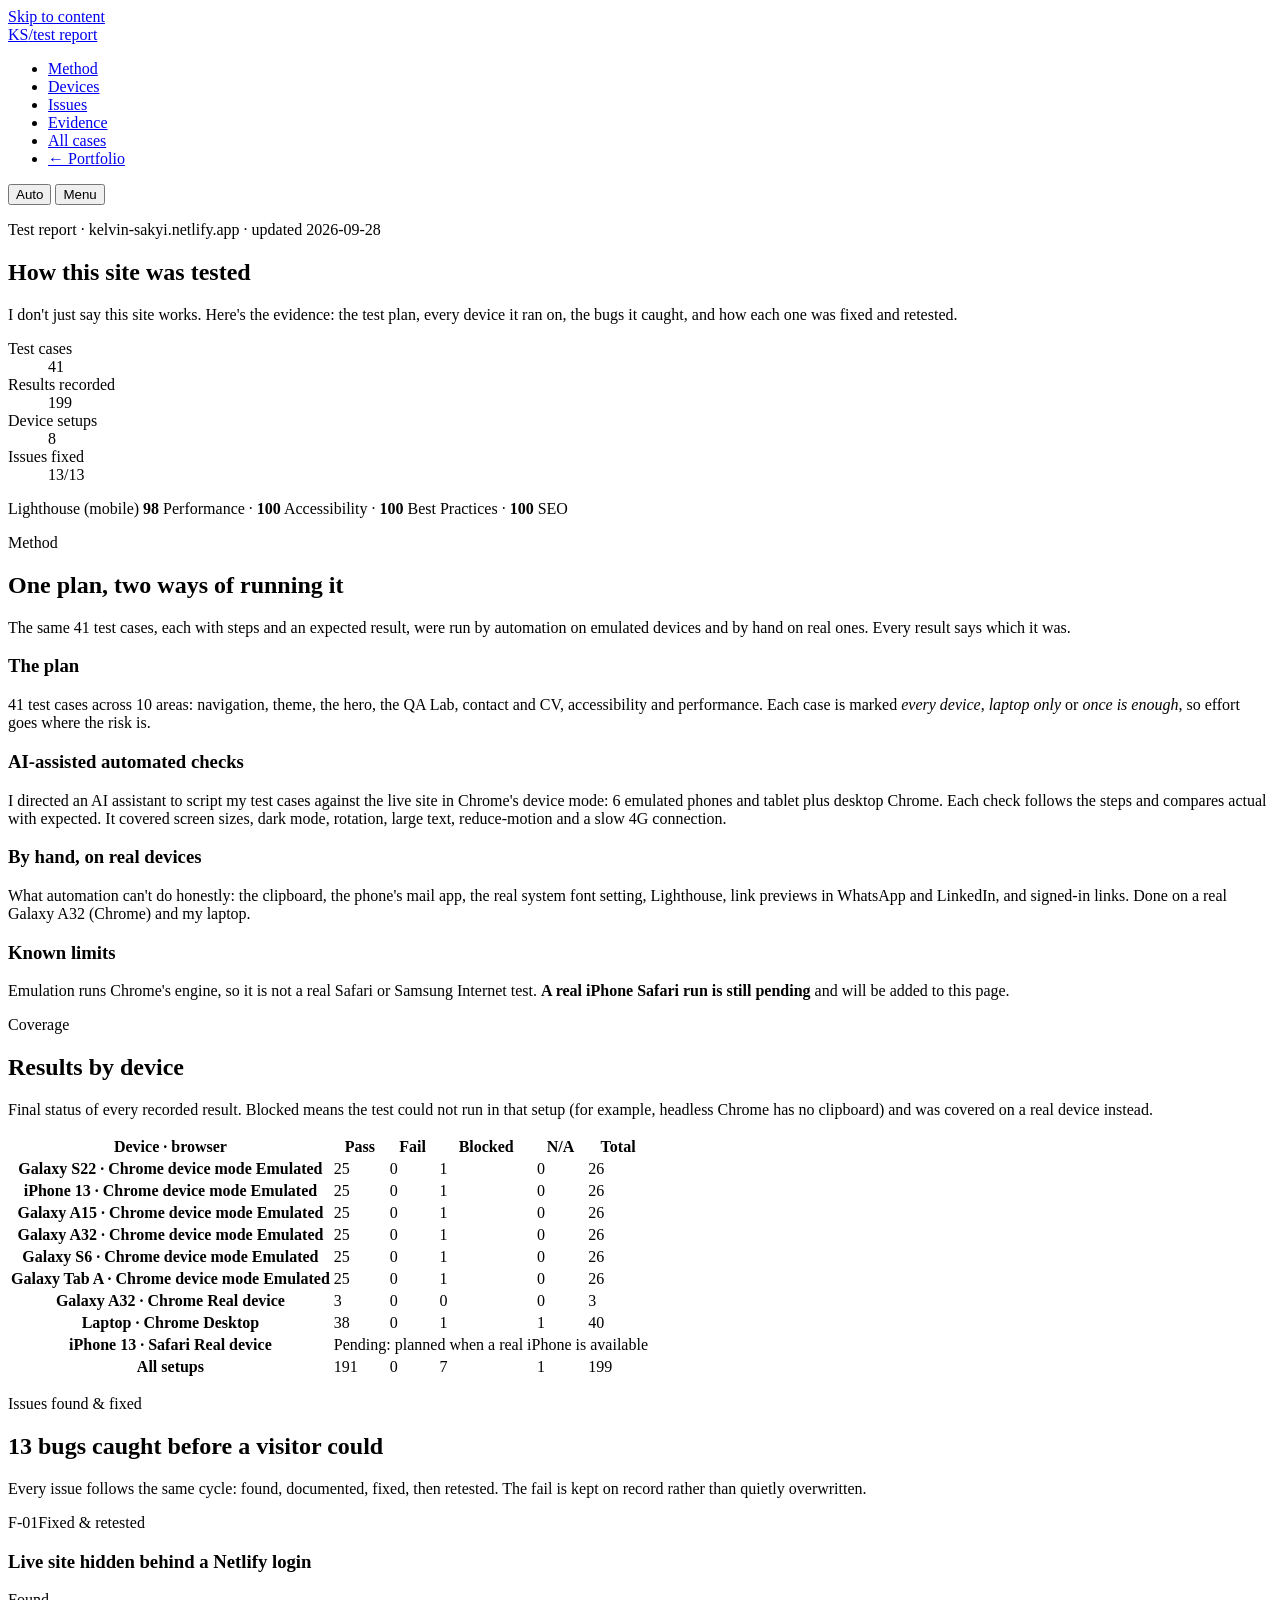
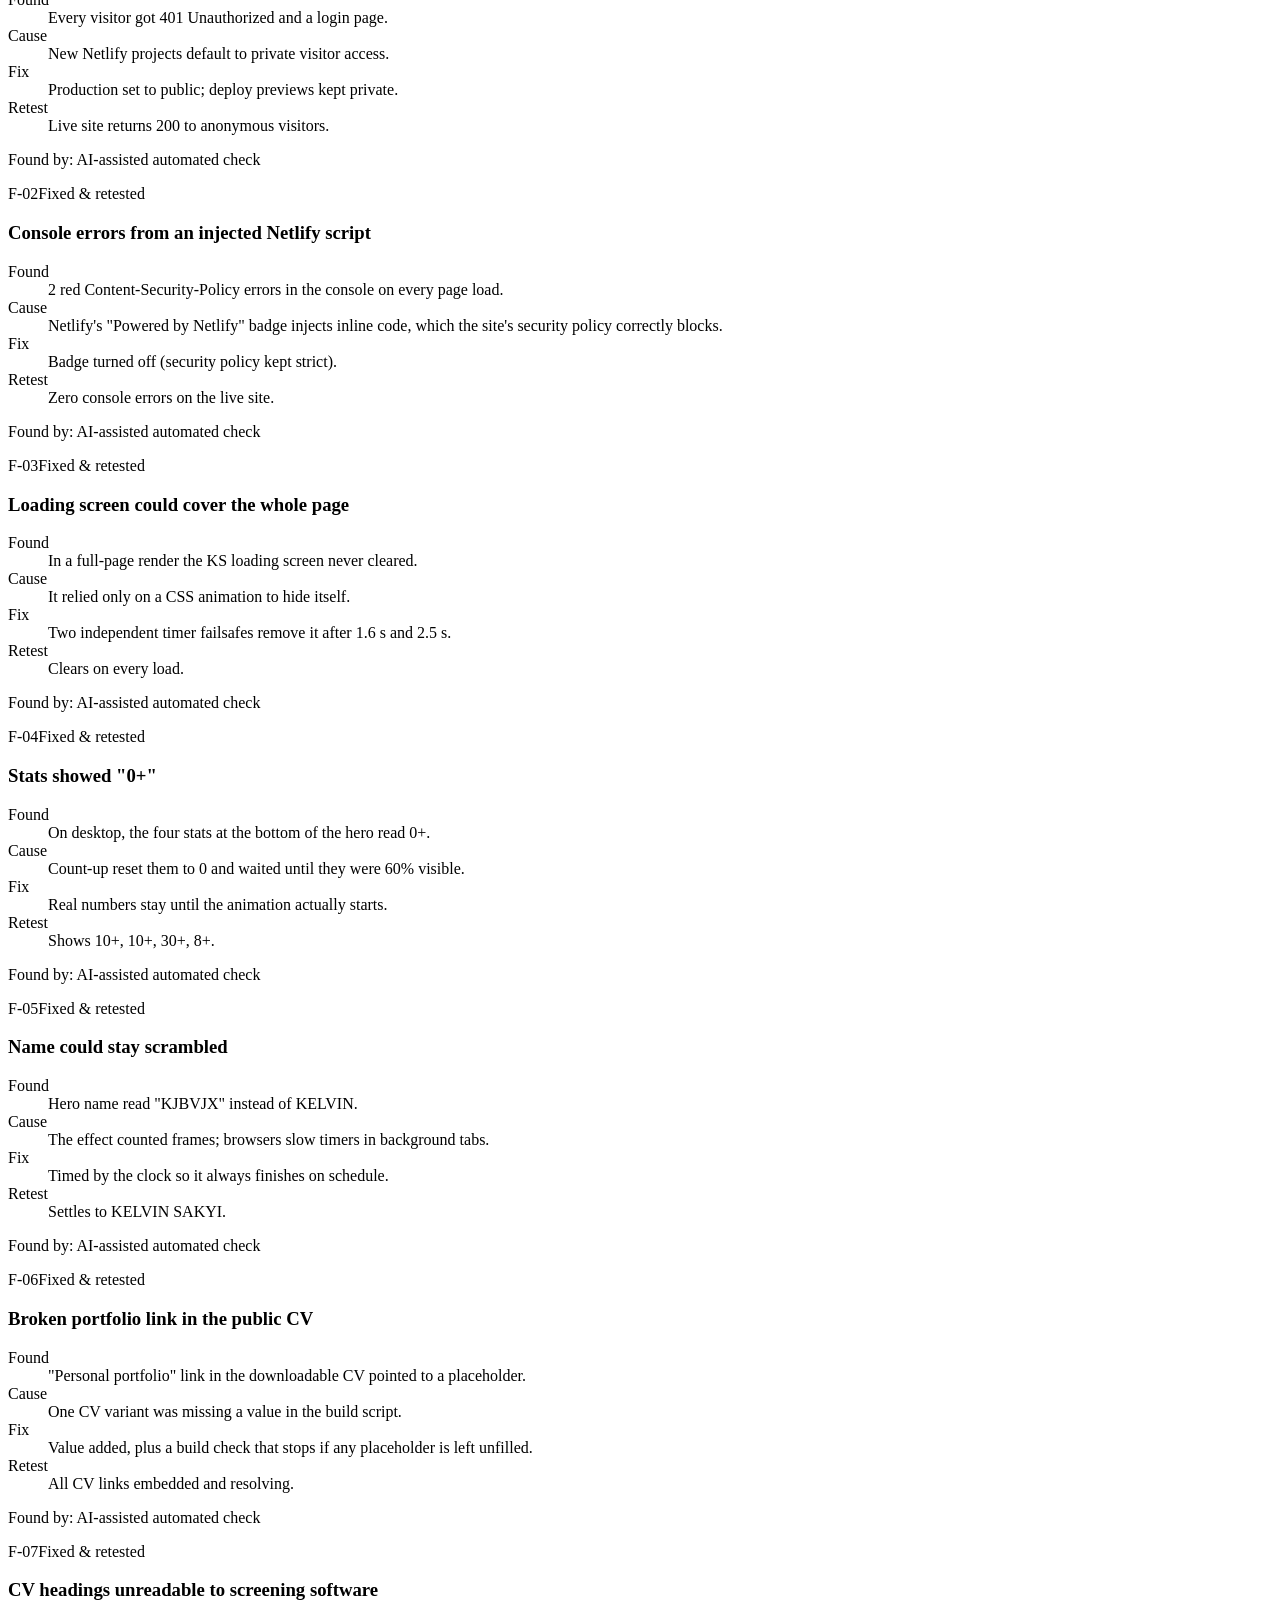
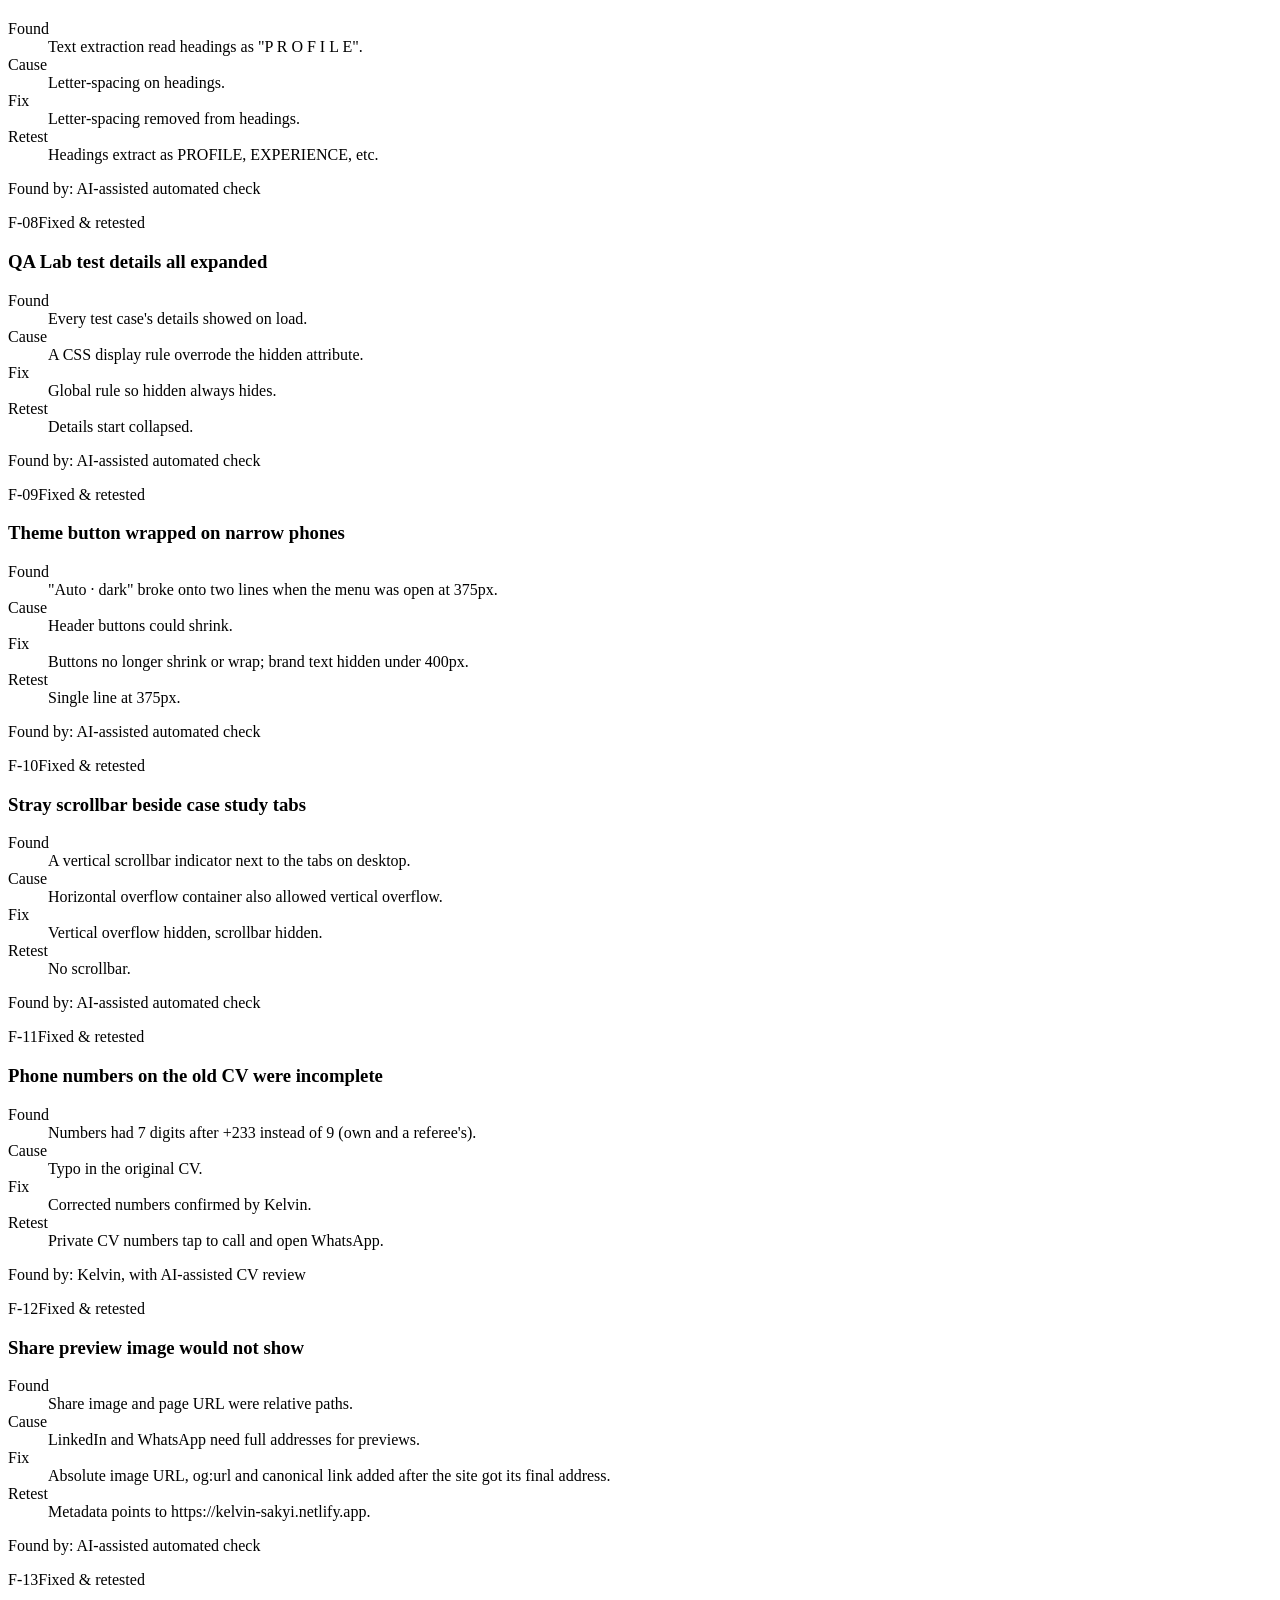
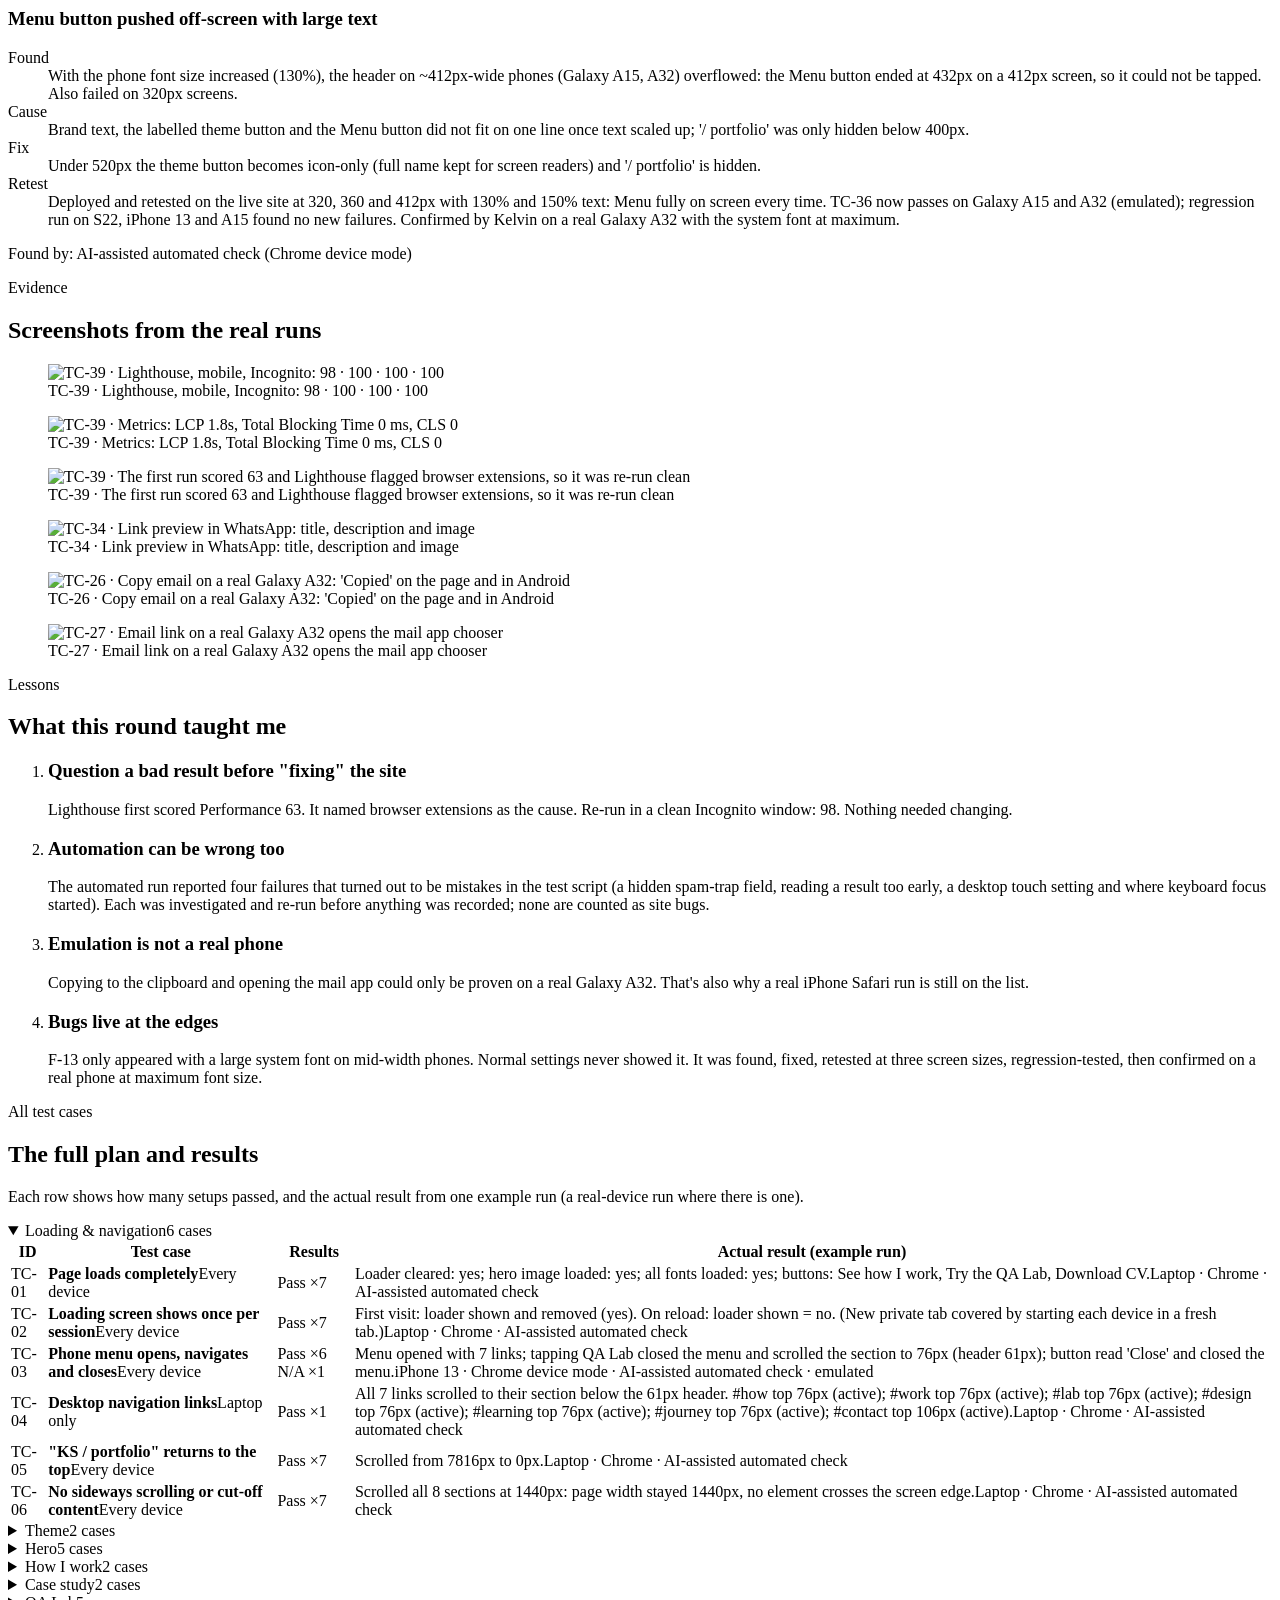
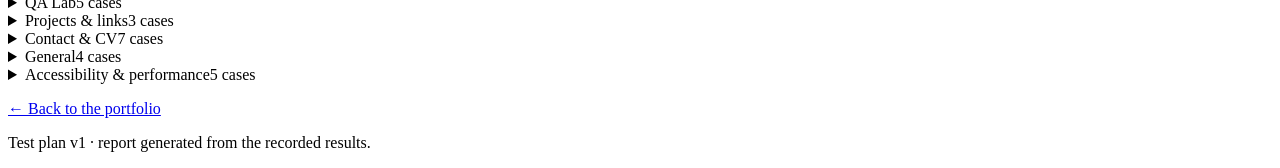
==== public/how-this-site-was-tested/index.html @ 4a48288e "Add 'How this site was tested' report page Generated from the recorded results (data/test-results.js" ====
<!doctype html>
<html lang="en">
<head>
  <meta charset="utf-8">
  <meta name="viewport" content="width=device-width, initial-scale=1">
  <title>How this site was tested · Kelvin Sakyi</title>
  <meta name="description" content="The full test report for Kelvin Sakyi's portfolio: 41 test cases, 199 recorded results across 8 device and browser setups, and 13 issues found, fixed and retested.">
  <meta name="theme-color" content="#121417">
  <link rel="canonical" href="https://kelvin-sakyi.netlify.app/how-this-site-was-tested/">
  <meta property="og:type" content="article">
  <meta property="og:url" content="https://kelvin-sakyi.netlify.app/how-this-site-was-tested/">
  <meta property="og:title" content="How this site was tested · Kelvin Sakyi">
  <meta property="og:description" content="41 test cases, 199 results, 13 issues found and fixed. Lighthouse 98 · 100 · 100 · 100.">
  <meta property="og:image" content="https://kelvin-sakyi.netlify.app/assets/og-image.jpg">
  <meta name="twitter:card" content="summary_large_image">
  <link rel="icon" href="/assets/favicon.svg" type="image/svg+xml">
  <link rel="preconnect" href="https://fonts.googleapis.com">
  <link rel="preconnect" href="https://fonts.gstatic.com" crossorigin>
  <link rel="stylesheet" href="https://fonts.googleapis.com/css2?family=Archivo:wdth,wght@62..125,400..800&family=Instrument+Sans:wght@400;500;600&family=JetBrains+Mono:wght@400;500;700&display=swap">
  <link rel="stylesheet" href="/css/styles.css">
  <script src="/js/theme-init.js"></script>
  <script src="/js/report.js" defer></script>
</head>
<body class="report-page">
  <a class="skip-link" href="#main">Skip to content</a>
  <header class="site-header">
    <div class="container header-inner">
      <a class="brand" href="/" aria-label="Kelvin Sakyi, back to the homepage">
        <span class="brand-mark">KS</span><span class="brand-slash">/</span><span class="brand-sub">test report</span>
      </a>
      <nav class="site-nav" id="site-nav" aria-label="Report sections">
        <ul>
          <li><a href="#method">Method</a></li>
          <li><a href="#devices">Devices</a></li>
          <li><a href="#issues">Issues</a></li>
          <li><a href="#evidence">Evidence</a></li>
          <li><a href="#cases">All cases</a></li>
          <li><a href="/">← Portfolio</a></li>
        </ul>
      </nav>
      <div class="header-tools">
        <button class="theme-toggle" type="button" id="theme-toggle" aria-label="Theme: automatic">
          <span class="theme-dot" aria-hidden="true"></span>
          <span class="theme-label" id="theme-label">Auto</span>
        </button>
        <button class="menu-toggle" type="button" id="menu-toggle" aria-expanded="false" aria-controls="site-nav">Menu</button>
      </div>
    </div>
  </header>

  <main id="main">
    <section class="report-hero">
      <div class="container">
        <p class="eyebrow">Test report · kelvin-sakyi.netlify.app · updated 2026-09-28</p>
        <h1>How this site was tested</h1>
        <p class="section-intro">I don't just say this site works. Here's the evidence: the test plan, every device it ran on, the bugs it caught, and how each one was fixed and retested.</p>
        <dl class="scope report-scope">
          <div><dt>Test cases</dt><dd>41</dd></div>
          <div><dt>Results recorded</dt><dd>199</dd></div>
          <div><dt>Device setups</dt><dd>8</dd></div>
          <div><dt>Issues fixed</dt><dd>13/13</dd></div>
        </dl>
        <p class="lighthouse"><span class="mono">Lighthouse (mobile)</span> <b>98</b> Performance · <b>100</b> Accessibility · <b>100</b> Best Practices · <b>100</b> SEO</p>
      </div>
    </section>

    <section class="section" id="method" aria-labelledby="method-title">
      <div class="container">
        <header class="section-head">
          <p class="eyebrow">Method</p>
          <h2 id="method-title">One plan, two ways of running it</h2>
          <p class="section-intro">The same 41 test cases, each with steps and an expected result, were run by automation on emulated devices and by hand on real ones. Every result says which it was.</p>
        </header>
        <div class="method-grid">
          <div class="method">
            <h3>The plan</h3>
            <p>41 test cases across 10 areas: navigation, theme, the hero, the QA Lab, contact and CV, accessibility and performance. Each case is marked <em>every device</em>, <em>laptop only</em> or <em>once is enough</em>, so effort goes where the risk is.</p>
          </div>
          <div class="method">
            <h3>AI-assisted automated checks</h3>
            <p>I directed an AI assistant to script my test cases against the live site in Chrome's device mode: 6 emulated phones and tablet plus desktop Chrome. Each check follows the steps and compares actual with expected. It covered screen sizes, dark mode, rotation, large text, reduce-motion and a slow 4G connection.</p>
          </div>
          <div class="method">
            <h3>By hand, on real devices</h3>
            <p>What automation can't do honestly: the clipboard, the phone's mail app, the real system font setting, Lighthouse, link previews in WhatsApp and LinkedIn, and signed-in links. Done on a real Galaxy A32 (Chrome) and my laptop.</p>
          </div>
          <div class="method method--limits">
            <h3>Known limits</h3>
            <p>Emulation runs Chrome's engine, so it is not a real Safari or Samsung Internet test. <strong>A real iPhone Safari run is still pending</strong> and will be added to this page.</p>
          </div>
        </div>
      </div>
    </section>

    <section class="section" id="devices" aria-labelledby="devices-title">
      <div class="container">
        <header class="section-head">
          <p class="eyebrow">Coverage</p>
          <h2 id="devices-title">Results by device</h2>
          <p class="section-intro">Final status of every recorded result. Blocked means the test could not run in that setup (for example, headless Chrome has no clipboard) and was covered on a real device instead.</p>
        </header>
        <div class="table-wrap"><table class="matrix">
          <thead><tr><th scope="col">Device · browser</th><th scope="col">Pass</th><th scope="col">Fail</th><th scope="col">Blocked</th><th scope="col">N/A</th><th scope="col">Total</th></tr></thead>
          <tbody>
<tr><th scope="row">Galaxy S22 <span class="muted">· Chrome device mode</span> <span class="tag">Emulated</span></th><td class="num p">25</td><td class="num">0</td><td class="num b">1</td><td class="num">0</td><td class="num">26</td></tr>
<tr><th scope="row">iPhone 13 <span class="muted">· Chrome device mode</span> <span class="tag">Emulated</span></th><td class="num p">25</td><td class="num">0</td><td class="num b">1</td><td class="num">0</td><td class="num">26</td></tr>
<tr><th scope="row">Galaxy A15 <span class="muted">· Chrome device mode</span> <span class="tag">Emulated</span></th><td class="num p">25</td><td class="num">0</td><td class="num b">1</td><td class="num">0</td><td class="num">26</td></tr>
<tr><th scope="row">Galaxy A32 <span class="muted">· Chrome device mode</span> <span class="tag">Emulated</span></th><td class="num p">25</td><td class="num">0</td><td class="num b">1</td><td class="num">0</td><td class="num">26</td></tr>
<tr><th scope="row">Galaxy S6 <span class="muted">· Chrome device mode</span> <span class="tag">Emulated</span></th><td class="num p">25</td><td class="num">0</td><td class="num b">1</td><td class="num">0</td><td class="num">26</td></tr>
<tr><th scope="row">Galaxy Tab A <span class="muted">· Chrome device mode</span> <span class="tag">Emulated</span></th><td class="num p">25</td><td class="num">0</td><td class="num b">1</td><td class="num">0</td><td class="num">26</td></tr>
<tr><th scope="row">Galaxy A32 <span class="muted">· Chrome</span> <span class="tag tag--real">Real device</span></th><td class="num p">3</td><td class="num">0</td><td class="num">0</td><td class="num">0</td><td class="num">3</td></tr>
<tr><th scope="row">Laptop <span class="muted">· Chrome</span> <span class="tag">Desktop</span></th><td class="num p">38</td><td class="num">0</td><td class="num b">1</td><td class="num">1</td><td class="num">40</td></tr>
<tr class="pending-row"><th scope="row">iPhone 13 <span class="muted">· Safari</span> <span class="tag tag--real">Real device</span></th><td colspan="5">Pending: planned when a real iPhone is available</td></tr>
          </tbody>
          <tfoot><tr><th scope="row">All setups</th><td class="num p">191</td><td class="num">0</td><td class="num">7</td><td class="num">1</td><td class="num">199</td></tr></tfoot>
        </table></div>
      </div>
    </section>

    <section class="section" id="issues" aria-labelledby="issues-title">
      <div class="container">
        <header class="section-head">
          <p class="eyebrow">Issues found &amp; fixed</p>
          <h2 id="issues-title">13 bugs caught before a visitor could</h2>
          <p class="section-intro">Every issue follows the same cycle: found, documented, fixed, then retested. The fail is kept on record rather than quietly overwritten.</p>
        </header>
        <div class="findings">
<article class="finding">
        <div class="finding-head"><span class="mono">F-01</span><span class="chip chip--pass">Fixed &amp; retested</span></div>
        <h3>Live site hidden behind a Netlify login</h3>
        <dl><div><dt>Found</dt><dd>Every visitor got 401 Unauthorized and a login page.</dd></div><div><dt>Cause</dt><dd>New Netlify projects default to private visitor access.</dd></div><div><dt>Fix</dt><dd>Production set to public; deploy previews kept private.</dd></div><div><dt>Retest</dt><dd>Live site returns 200 to anonymous visitors.</dd></div></dl>
        <p class="finding-by">Found by: AI-assisted automated check</p>
      </article>
<article class="finding">
        <div class="finding-head"><span class="mono">F-02</span><span class="chip chip--pass">Fixed &amp; retested</span></div>
        <h3>Console errors from an injected Netlify script</h3>
        <dl><div><dt>Found</dt><dd>2 red Content-Security-Policy errors in the console on every page load.</dd></div><div><dt>Cause</dt><dd>Netlify&#x27;s &quot;Powered by Netlify&quot; badge injects inline code, which the site&#x27;s security policy correctly blocks.</dd></div><div><dt>Fix</dt><dd>Badge turned off (security policy kept strict).</dd></div><div><dt>Retest</dt><dd>Zero console errors on the live site.</dd></div></dl>
        <p class="finding-by">Found by: AI-assisted automated check</p>
      </article>
<article class="finding">
        <div class="finding-head"><span class="mono">F-03</span><span class="chip chip--pass">Fixed &amp; retested</span></div>
        <h3>Loading screen could cover the whole page</h3>
        <dl><div><dt>Found</dt><dd>In a full-page render the KS loading screen never cleared.</dd></div><div><dt>Cause</dt><dd>It relied only on a CSS animation to hide itself.</dd></div><div><dt>Fix</dt><dd>Two independent timer failsafes remove it after 1.6 s and 2.5 s.</dd></div><div><dt>Retest</dt><dd>Clears on every load.</dd></div></dl>
        <p class="finding-by">Found by: AI-assisted automated check</p>
      </article>
<article class="finding">
        <div class="finding-head"><span class="mono">F-04</span><span class="chip chip--pass">Fixed &amp; retested</span></div>
        <h3>Stats showed &quot;0+&quot;</h3>
        <dl><div><dt>Found</dt><dd>On desktop, the four stats at the bottom of the hero read 0+.</dd></div><div><dt>Cause</dt><dd>Count-up reset them to 0 and waited until they were 60% visible.</dd></div><div><dt>Fix</dt><dd>Real numbers stay until the animation actually starts.</dd></div><div><dt>Retest</dt><dd>Shows 10+, 10+, 30+, 8+.</dd></div></dl>
        <p class="finding-by">Found by: AI-assisted automated check</p>
      </article>
<article class="finding">
        <div class="finding-head"><span class="mono">F-05</span><span class="chip chip--pass">Fixed &amp; retested</span></div>
        <h3>Name could stay scrambled</h3>
        <dl><div><dt>Found</dt><dd>Hero name read &quot;KJBVJX&quot; instead of KELVIN.</dd></div><div><dt>Cause</dt><dd>The effect counted frames; browsers slow timers in background tabs.</dd></div><div><dt>Fix</dt><dd>Timed by the clock so it always finishes on schedule.</dd></div><div><dt>Retest</dt><dd>Settles to KELVIN SAKYI.</dd></div></dl>
        <p class="finding-by">Found by: AI-assisted automated check</p>
      </article>
<article class="finding">
        <div class="finding-head"><span class="mono">F-06</span><span class="chip chip--pass">Fixed &amp; retested</span></div>
        <h3>Broken portfolio link in the public CV</h3>
        <dl><div><dt>Found</dt><dd>&quot;Personal portfolio&quot; link in the downloadable CV pointed to a placeholder.</dd></div><div><dt>Cause</dt><dd>One CV variant was missing a value in the build script.</dd></div><div><dt>Fix</dt><dd>Value added, plus a build check that stops if any placeholder is left unfilled.</dd></div><div><dt>Retest</dt><dd>All CV links embedded and resolving.</dd></div></dl>
        <p class="finding-by">Found by: AI-assisted automated check</p>
      </article>
<article class="finding">
        <div class="finding-head"><span class="mono">F-07</span><span class="chip chip--pass">Fixed &amp; retested</span></div>
        <h3>CV headings unreadable to screening software</h3>
        <dl><div><dt>Found</dt><dd>Text extraction read headings as &quot;P R O F I L E&quot;.</dd></div><div><dt>Cause</dt><dd>Letter-spacing on headings.</dd></div><div><dt>Fix</dt><dd>Letter-spacing removed from headings.</dd></div><div><dt>Retest</dt><dd>Headings extract as PROFILE, EXPERIENCE, etc.</dd></div></dl>
        <p class="finding-by">Found by: AI-assisted automated check</p>
      </article>
<article class="finding">
        <div class="finding-head"><span class="mono">F-08</span><span class="chip chip--pass">Fixed &amp; retested</span></div>
        <h3>QA Lab test details all expanded</h3>
        <dl><div><dt>Found</dt><dd>Every test case&#x27;s details showed on load.</dd></div><div><dt>Cause</dt><dd>A CSS display rule overrode the hidden attribute.</dd></div><div><dt>Fix</dt><dd>Global rule so hidden always hides.</dd></div><div><dt>Retest</dt><dd>Details start collapsed.</dd></div></dl>
        <p class="finding-by">Found by: AI-assisted automated check</p>
      </article>
<article class="finding">
        <div class="finding-head"><span class="mono">F-09</span><span class="chip chip--pass">Fixed &amp; retested</span></div>
        <h3>Theme button wrapped on narrow phones</h3>
        <dl><div><dt>Found</dt><dd>&quot;Auto · dark&quot; broke onto two lines when the menu was open at 375px.</dd></div><div><dt>Cause</dt><dd>Header buttons could shrink.</dd></div><div><dt>Fix</dt><dd>Buttons no longer shrink or wrap; brand text hidden under 400px.</dd></div><div><dt>Retest</dt><dd>Single line at 375px.</dd></div></dl>
        <p class="finding-by">Found by: AI-assisted automated check</p>
      </article>
<article class="finding">
        <div class="finding-head"><span class="mono">F-10</span><span class="chip chip--pass">Fixed &amp; retested</span></div>
        <h3>Stray scrollbar beside case study tabs</h3>
        <dl><div><dt>Found</dt><dd>A vertical scrollbar indicator next to the tabs on desktop.</dd></div><div><dt>Cause</dt><dd>Horizontal overflow container also allowed vertical overflow.</dd></div><div><dt>Fix</dt><dd>Vertical overflow hidden, scrollbar hidden.</dd></div><div><dt>Retest</dt><dd>No scrollbar.</dd></div></dl>
        <p class="finding-by">Found by: AI-assisted automated check</p>
      </article>
<article class="finding">
        <div class="finding-head"><span class="mono">F-11</span><span class="chip chip--pass">Fixed &amp; retested</span></div>
        <h3>Phone numbers on the old CV were incomplete</h3>
        <dl><div><dt>Found</dt><dd>Numbers had 7 digits after +233 instead of 9 (own and a referee&#x27;s).</dd></div><div><dt>Cause</dt><dd>Typo in the original CV.</dd></div><div><dt>Fix</dt><dd>Corrected numbers confirmed by Kelvin.</dd></div><div><dt>Retest</dt><dd>Private CV numbers tap to call and open WhatsApp.</dd></div></dl>
        <p class="finding-by">Found by: Kelvin, with AI-assisted CV review</p>
      </article>
<article class="finding">
        <div class="finding-head"><span class="mono">F-12</span><span class="chip chip--pass">Fixed &amp; retested</span></div>
        <h3>Share preview image would not show</h3>
        <dl><div><dt>Found</dt><dd>Share image and page URL were relative paths.</dd></div><div><dt>Cause</dt><dd>LinkedIn and WhatsApp need full addresses for previews.</dd></div><div><dt>Fix</dt><dd>Absolute image URL, og:url and canonical link added after the site got its final address.</dd></div><div><dt>Retest</dt><dd>Metadata points to https://kelvin-sakyi.netlify.app.</dd></div></dl>
        <p class="finding-by">Found by: AI-assisted automated check</p>
      </article>
<article class="finding">
        <div class="finding-head"><span class="mono">F-13</span><span class="chip chip--pass">Fixed &amp; retested</span></div>
        <h3>Menu button pushed off-screen with large text</h3>
        <dl><div><dt>Found</dt><dd>With the phone font size increased (130%), the header on ~412px-wide phones (Galaxy A15, A32) overflowed: the Menu button ended at 432px on a 412px screen, so it could not be tapped. Also failed on 320px screens.</dd></div><div><dt>Cause</dt><dd>Brand text, the labelled theme button and the Menu button did not fit on one line once text scaled up; &#x27;/ portfolio&#x27; was only hidden below 400px.</dd></div><div><dt>Fix</dt><dd>Under 520px the theme button becomes icon-only (full name kept for screen readers) and &#x27;/ portfolio&#x27; is hidden.</dd></div><div><dt>Retest</dt><dd>Deployed and retested on the live site at 320, 360 and 412px with 130% and 150% text: Menu fully on screen every time. TC-36 now passes on Galaxy A15 and A32 (emulated); regression run on S22, iPhone 13 and A15 found no new failures. Confirmed by Kelvin on a real Galaxy A32 with the system font at maximum.</dd></div></dl>
        <p class="finding-by">Found by: AI-assisted automated check (Chrome device mode)</p>
      </article>
        </div>
      </div>
    </section>

    <section class="section" id="evidence" aria-labelledby="evidence-title">
      <div class="container">
        <header class="section-head">
          <p class="eyebrow">Evidence</p>
          <h2 id="evidence-title">Screenshots from the real runs</h2>
        </header>
        <div class="evidence-grid">
<figure class="evidence">
        <img src="/assets/evidence/tc-39-lighthouse-scores.webp" alt="TC-39 · Lighthouse, mobile, Incognito: 98 · 100 · 100 · 100" width="824" height="175" loading="lazy" decoding="async">
        <figcaption>TC-39 · Lighthouse, mobile, Incognito: 98 · 100 · 100 · 100</figcaption>
      </figure>
<figure class="evidence">
        <img src="/assets/evidence/tc-39-lighthouse-metrics.webp" alt="TC-39 · Metrics: LCP 1.8s, Total Blocking Time 0 ms, CLS 0" width="824" height="265" loading="lazy" decoding="async">
        <figcaption>TC-39 · Metrics: LCP 1.8s, Total Blocking Time 0 ms, CLS 0</figcaption>
      </figure>
<figure class="evidence">
        <img src="/assets/evidence/tc-39-lighthouse-first-run-extensions.webp" alt="TC-39 · The first run scored 63 and Lighthouse flagged browser extensions, so it was re-run clean" width="824" height="340" loading="lazy" decoding="async">
        <figcaption>TC-39 · The first run scored 63 and Lighthouse flagged browser extensions, so it was re-run clean</figcaption>
      </figure>
<figure class="evidence">
        <img src="/assets/evidence/tc-34-whatsapp-preview.webp" alt="TC-34 · Link preview in WhatsApp: title, description and image" width="876" height="260" loading="lazy" decoding="async">
        <figcaption>TC-34 · Link preview in WhatsApp: title, description and image</figcaption>
      </figure>
<figure class="evidence">
        <img src="/assets/evidence/tc-26-copy-email.webp" alt="TC-26 · Copy email on a real Galaxy A32: &#x27;Copied&#x27; on the page and in Android" width="540" height="940" loading="lazy" decoding="async">
        <figcaption>TC-26 · Copy email on a real Galaxy A32: &#x27;Copied&#x27; on the page and in Android</figcaption>
      </figure>
<figure class="evidence">
        <img src="/assets/evidence/tc-27-email-link-open-with.webp" alt="TC-27 · Email link on a real Galaxy A32 opens the mail app chooser" width="540" height="700" loading="lazy" decoding="async">
        <figcaption>TC-27 · Email link on a real Galaxy A32 opens the mail app chooser</figcaption>
      </figure>
        </div>
      </div>
    </section>

    <section class="section" id="lessons" aria-labelledby="lessons-title">
      <div class="container">
        <header class="section-head">
          <p class="eyebrow">Lessons</p>
          <h2 id="lessons-title">What this round taught me</h2>
        </header>
        <ol class="lessons">
          <li><h3>Question a bad result before "fixing" the site</h3><p>Lighthouse first scored Performance 63. It named browser extensions as the cause. Re-run in a clean Incognito window: 98. Nothing needed changing.</p></li>
          <li><h3>Automation can be wrong too</h3><p>The automated run reported four failures that turned out to be mistakes in the test script (a hidden spam-trap field, reading a result too early, a desktop touch setting and where keyboard focus started). Each was investigated and re-run before anything was recorded; none are counted as site bugs.</p></li>
          <li><h3>Emulation is not a real phone</h3><p>Copying to the clipboard and opening the mail app could only be proven on a real Galaxy A32. That's also why a real iPhone Safari run is still on the list.</p></li>
          <li><h3>Bugs live at the edges</h3><p>F-13 only appeared with a large system font on mid-width phones. Normal settings never showed it. It was found, fixed, retested at three screen sizes, regression-tested, then confirmed on a real phone at maximum font size.</p></li>
        </ol>
      </div>
    </section>

    <section class="section" id="cases" aria-labelledby="cases-title">
      <div class="container">
        <header class="section-head">
          <p class="eyebrow">All test cases</p>
          <h2 id="cases-title">The full plan and results</h2>
          <p class="section-intro">Each row shows how many setups passed, and the actual result from one example run (a real-device run where there is one).</p>
        </header>
<details class="area" open>
        <summary><span>Loading &amp; navigation</span><span class="muted mono">6 cases</span></summary>
        <div class="table-wrap"><table class="cases">
          <thead><tr><th scope="col">ID</th><th scope="col">Test case</th><th scope="col">Results</th><th scope="col">Actual result (example run)</th></tr></thead>
          <tbody><tr>
            <td class="mono">TC-01</td>
            <td><strong>Page loads completely</strong><span class="scope">Every device</span></td>
            <td class="res"><span class="chip chip--pass">Pass ×7</span></td>
            <td class="note">Loader cleared: yes; hero image loaded: yes; all fonts loaded: yes; buttons: See how I work, Try the QA Lab, Download CV.<span class="how">Laptop · Chrome · AI-assisted automated check</span></td>
          </tr><tr>
            <td class="mono">TC-02</td>
            <td><strong>Loading screen shows once per session</strong><span class="scope">Every device</span></td>
            <td class="res"><span class="chip chip--pass">Pass ×7</span></td>
            <td class="note">First visit: loader shown and removed (yes). On reload: loader shown = no. (New private tab covered by starting each device in a fresh tab.)<span class="how">Laptop · Chrome · AI-assisted automated check</span></td>
          </tr><tr>
            <td class="mono">TC-03</td>
            <td><strong>Phone menu opens, navigates and closes</strong><span class="scope">Every device</span></td>
            <td class="res"><span class="chip chip--pass">Pass ×6</span> <span class="chip chip--pend">N/A ×1</span></td>
            <td class="note">Menu opened with 7 links; tapping QA Lab closed the menu and scrolled the section to 76px (header 61px); button read &#x27;Close&#x27; and closed the menu.<span class="how">iPhone 13 · Chrome device mode · AI-assisted automated check · emulated</span></td>
          </tr><tr>
            <td class="mono">TC-04</td>
            <td><strong>Desktop navigation links</strong><span class="scope">Laptop only</span></td>
            <td class="res"><span class="chip chip--pass">Pass ×1</span></td>
            <td class="note">All 7 links scrolled to their section below the 61px header. #how top 76px (active); #work top 76px (active); #lab top 76px (active); #design top 76px (active); #learning top 76px (active); #journey top 76px (active); #contact top 106px (active).<span class="how">Laptop · Chrome · AI-assisted automated check</span></td>
          </tr><tr>
            <td class="mono">TC-05</td>
            <td><strong>&quot;KS / portfolio&quot; returns to the top</strong><span class="scope">Every device</span></td>
            <td class="res"><span class="chip chip--pass">Pass ×7</span></td>
            <td class="note">Scrolled from 7816px to 0px.<span class="how">Laptop · Chrome · AI-assisted automated check</span></td>
          </tr><tr>
            <td class="mono">TC-06</td>
            <td><strong>No sideways scrolling or cut-off content</strong><span class="scope">Every device</span></td>
            <td class="res"><span class="chip chip--pass">Pass ×7</span></td>
            <td class="note">Scrolled all 8 sections at 1440px: page width stayed 1440px, no element crosses the screen edge.<span class="how">Laptop · Chrome · AI-assisted automated check</span></td>
          </tr></tbody>
        </table></div>
      </details>
<details class="area">
        <summary><span>Theme</span><span class="muted mono">2 cases</span></summary>
        <div class="table-wrap"><table class="cases">
          <thead><tr><th scope="col">ID</th><th scope="col">Test case</th><th scope="col">Results</th><th scope="col">Actual result (example run)</th></tr></thead>
          <tbody><tr>
            <td class="mono">TC-07</td>
            <td><strong>Theme follows the device setting</strong><span class="scope">Every device</span></td>
            <td class="res"><span class="chip chip--pass">Pass ×7</span></td>
            <td class="note">Device dark: label &#x27;Auto · dark&#x27;, page dark. Device light: label &#x27;Auto · light&#x27;, page light. Hero stayed dark in both.<span class="how">Laptop · Chrome · AI-assisted automated check</span></td>
          </tr><tr>
            <td class="mono">TC-08</td>
            <td><strong>Theme button cycles and is remembered</strong><span class="scope">Every device</span></td>
            <td class="res"><span class="chip chip--pass">Pass ×7</span></td>
            <td class="note">Cycle: Auto · light → Light → Dark → Auto · light. Set to Light and reloaded: label &#x27;Light&#x27;, theme kept.<span class="how">Laptop · Chrome · AI-assisted automated check</span></td>
          </tr></tbody>
        </table></div>
      </details>
<details class="area">
        <summary><span>Hero</span><span class="muted mono">5 cases</span></summary>
        <div class="table-wrap"><table class="cases">
          <thead><tr><th scope="col">ID</th><th scope="col">Test case</th><th scope="col">Results</th><th scope="col">Actual result (example run)</th></tr></thead>
          <tbody><tr>
            <td class="mono">TC-09</td>
            <td><strong>Name decodes and settles correctly</strong><span class="scope">Every device</span></td>
            <td class="res"><span class="chip chip--pass">Pass ×7</span></td>
            <td class="note">Name settled to &#x27;KELVIN SAKYI&#x27; with no scrambled letters left; yellow bar present.<span class="how">Laptop · Chrome · AI-assisted automated check</span></td>
          </tr><tr>
            <td class="mono">TC-10</td>
            <td><strong>Live check card</strong><span class="scope">Every device</span></td>
            <td class="res"><span class="chip chip--pass">Pass ×7</span></td>
            <td class="note">Card: 5/5 pass; Run again: 5/5 pass. <span class="how">Laptop · Chrome · AI-assisted automated check</span></td>
          </tr><tr>
            <td class="mono">TC-11</td>
            <td><strong>Hero buttons go to the right place</strong><span class="scope">Every device</span></td>
            <td class="res"><span class="chip chip--pass">Pass ×7</span></td>
            <td class="note">&#x27;See how I work&#x27; → How I work section at 76px; &#x27;Try the QA Lab&#x27; → QA Lab at 76px (header 61px).<span class="how">Laptop · Chrome · AI-assisted automated check</span></td>
          </tr><tr>
            <td class="mono">TC-12</td>
            <td><strong>Download CV from the hero</strong><span class="scope">Every device</span></td>
            <td class="res"><span class="chip chip--pass">Pass ×7</span></td>
            <td class="note">Hero &#x27;Download CV&#x27; links to /assets/Kelvin-Sakyi-CV.pdf with the download attribute; file returns 200 application/pdf, 200 KB. Opening the saved file needs a real phone.<span class="how">Laptop · Chrome · AI-assisted automated check</span></td>
          </tr><tr>
            <td class="mono">TC-13</td>
            <td><strong>Stats show real numbers</strong><span class="scope">Every device</span></td>
            <td class="res"><span class="chip chip--pass">Pass ×7</span></td>
            <td class="note">Before scrolling: 10+, 10+, 30+, 8+. After count-up: 10+, 10+, 30+, 8+.<span class="how">Laptop · Chrome · AI-assisted automated check</span></td>
          </tr></tbody>
        </table></div>
      </details>
<details class="area">
        <summary><span>How I work</span><span class="muted mono">2 cases</span></summary>
        <div class="table-wrap"><table class="cases">
          <thead><tr><th scope="col">ID</th><th scope="col">Test case</th><th scope="col">Results</th><th scope="col">Actual result (example run)</th></tr></thead>
          <tbody><tr>
            <td class="mono">TC-14</td>
            <td><strong>Workflow signal</strong><span class="scope">Every device</span></td>
            <td class="res"><span class="chip chip--pass">Pass ×7</span></td>
            <td class="note">Signal reached all 7/7 steps; Replay restarted it at step 1; it holds longer on &#x27;Me&#x27; checkpoint steps.<span class="how">Laptop · Chrome · AI-assisted automated check</span></td>
          </tr><tr>
            <td class="mono">TC-15</td>
            <td><strong>Section is complete and readable</strong><span class="scope">Every device</span></td>
            <td class="res"><span class="chip chip--pass">Pass ×7</span></td>
            <td class="note">7 steps, 7 &#x27;what I catch&#x27; rows, 18 device/browser/tool tags; no clipped text; no text under 11px.<span class="how">Laptop · Chrome · AI-assisted automated check</span></td>
          </tr></tbody>
        </table></div>
      </details>
<details class="area">
        <summary><span>Case study</span><span class="muted mono">2 cases</span></summary>
        <div class="table-wrap"><table class="cases">
          <thead><tr><th scope="col">ID</th><th scope="col">Test case</th><th scope="col">Results</th><th scope="col">Actual result (example run)</th></tr></thead>
          <tbody><tr>
            <td class="mono">TC-16</td>
            <td><strong>Case study tabs switch</strong><span class="scope">Every device</span></td>
            <td class="res"><span class="chip chip--pass">Pass ×7</span></td>
            <td class="note">Overview → only panel-overview visible; Product → only panel-product visible; QA evidence → only panel-qa visible.<span class="how">Laptop · Chrome · AI-assisted automated check</span></td>
          </tr><tr>
            <td class="mono">TC-17</td>
            <td><strong>Tabs work with the keyboard</strong><span class="scope">Laptop only</span></td>
            <td class="res"><span class="chip chip--pass">Pass ×1</span></td>
            <td class="note">Right → tab-product / panel-product; Right → tab-qa; Left → tab-product; End → tab-qa; Home → tab-overview.<span class="how">Laptop · Chrome · AI-assisted automated check</span></td>
          </tr></tbody>
        </table></div>
      </details>
<details class="area">
        <summary><span>QA Lab</span><span class="muted mono">5 cases</span></summary>
        <div class="table-wrap"><table class="cases">
          <thead><tr><th scope="col">ID</th><th scope="col">Test case</th><th scope="col">Results</th><th scope="col">Actual result (example run)</th></tr></thead>
          <tbody><tr>
            <td class="mono">TC-18</td>
            <td><strong>Run all tests on build v1.0</strong><span class="scope">Every device</span></td>
            <td class="res"><span class="chip chip--pass">Pass ×7</span></td>
            <td class="note">v1.0: 5 passed, 1 failed (TC-005), pass rate 83%, BUG-01 shown: yes.<span class="how">Laptop · Chrome · AI-assisted automated check</span></td>
          </tr><tr>
            <td class="mono">TC-19</td>
            <td><strong>Retest the fix on v1.1</strong><span class="scope">Every device</span></td>
            <td class="res"><span class="chip chip--pass">Pass ×7</span></td>
            <td class="note">v1.1: TC-005 Pass; BUG-01 now &#x27;Fixed · verified&#x27;; pass rate 100%.<span class="how">Laptop · Chrome · AI-assisted automated check</span></td>
          </tr><tr>
            <td class="mono">TC-20</td>
            <td><strong>Calculator: valid input</strong><span class="scope">Every device</span></td>
            <td class="res"><span class="chip chip--pass">Pass ×7</span></td>
            <td class="note">70 kg / 175 cm → &#x27;BMI 22.9Normal&#x27;.<span class="how">Laptop · Chrome · AI-assisted automated check</span></td>
          </tr><tr>
            <td class="mono">TC-21</td>
            <td><strong>Calculator: invalid input</strong><span class="scope">Every device</span></td>
            <td class="res"><span class="chip chip--pass">Pass ×7</span></td>
            <td class="note">&#x27;empty&#x27;/&#x27;empty&#x27; → &quot;Enter your weight and height.&quot;; &#x27;abc&#x27;/&#x27;175&#x27; → &quot;Use numbers only, e.g. 70 or 72.5.&quot;; &#x27;-5&#x27;/&#x27;175&#x27; → &quot;Weight must be between 1 and 500 kg.&quot;; &#x27;600&#x27;/&#x27;175&#x27; → &quot;Weight must be between 1 and 500 kg.&quot;; &#x27;70&#x27;/&#x27;30&#x27; → &quot;Height must be between 50 and 272 cm.&quot;. All shown in red, no NaN.<span class="how">Laptop · Chrome · AI-assisted automated check</span></td>
          </tr><tr>
            <td class="mono">TC-22</td>
            <td><strong>Reset and test details</strong><span class="scope">Every device</span></td>
            <td class="res"><span class="chip chip--pass">Pass ×7</span></td>
            <td class="note">Details opened: yes, closed again: yes; after Reset all 6 tests Pending: yes, calculator cleared: yes.<span class="how">Laptop · Chrome · AI-assisted automated check</span></td>
          </tr></tbody>
        </table></div>
      </details>
<details class="area">
        <summary><span>Projects &amp; links</span><span class="muted mono">3 cases</span></summary>
        <div class="table-wrap"><table class="cases">
          <thead><tr><th scope="col">ID</th><th scope="col">Test case</th><th scope="col">Results</th><th scope="col">Actual result (example run)</th></tr></thead>
          <tbody><tr>
            <td class="mono">TC-23</td>
            <td><strong>Project screenshots load</strong><span class="scope">Every device</span></td>
            <td class="res"><span class="chip chip--pass">Pass ×7</span></td>
            <td class="note">4/4 project screenshots loaded after scrolling to them.<span class="how">Laptop · Chrome · AI-assisted automated check</span></td>
          </tr><tr>
            <td class="mono">TC-24</td>
            <td><strong>Live demo and Code links</strong><span class="scope">Once is enough</span></td>
            <td class="res"><span class="chip chip--pass">Pass ×1</span></td>
            <td class="note">all 8 links return 200 on the live site and point to the matching project.<span class="how">Laptop · Chrome · AI-assisted automated check</span></td>
          </tr><tr>
            <td class="mono">TC-25</td>
            <td><strong>&quot;All repositories on GitHub&quot; link</strong><span class="scope">Once is enough</span></td>
            <td class="res"><span class="chip chip--pass">Pass ×1</span></td>
            <td class="note">returns 200.<span class="how">Laptop · Chrome · AI-assisted automated check</span></td>
          </tr></tbody>
        </table></div>
      </details>
<details class="area">
        <summary><span>Contact &amp; CV</span><span class="muted mono">7 cases</span></summary>
        <div class="table-wrap"><table class="cases">
          <thead><tr><th scope="col">ID</th><th scope="col">Test case</th><th scope="col">Results</th><th scope="col">Actual result (example run)</th></tr></thead>
          <tbody><tr>
            <td class="mono">TC-26</td>
            <td><strong>Copy email button</strong><span class="scope">Every device</span></td>
            <td class="res"><span class="chip chip--pass">Pass ×1</span> <span class="chip chip--pend">Blocked ×7</span></td>
            <td class="note">Tested by Kelvin on a real Galaxy A32: tapping Copy shows &#x27;Copied&#x27; on the page and Android confirms &#x27;Copied to clipboard&#x27;. Screenshot: evidence/tc-26-copy-email.webp. (Emulated runs could not test this: headless Chrome has no clipboard.)<span class="how">Galaxy A32 · Chrome · Tested by hand</span></td>
          </tr><tr>
            <td class="mono">TC-27</td>
            <td><strong>Email link opens the mail app</strong><span class="scope">Every device</span></td>
            <td class="res"><span class="chip chip--pass">Pass ×1</span></td>
            <td class="note">Tested by Kelvin on a real Galaxy A32: tapping the address opens Android&#x27;s &#x27;Open with&#x27; chooser (Gmail or Outlook) to write to sakyikelvin20@gmail.com. Screenshot: evidence/tc-27-email-link-open-with.webp.<span class="how">Galaxy A32 · Chrome · Tested by hand</span></td>
          </tr><tr>
            <td class="mono">TC-28</td>
            <td><strong>GitHub and LinkedIn links</strong><span class="scope">Once is enough</span></td>
            <td class="res"><span class="chip chip--pass">Pass ×1</span></td>
            <td class="note">GitHub link checked automatically (200). LinkedIn blocks automated checks, so Kelvin clicked it by hand: it opens his profile (linkedin.com/in/kelvin-sakyi-88b411317).<span class="how">Laptop · Chrome · Tested by hand</span></td>
          </tr><tr>
            <td class="mono">TC-29</td>
            <td><strong>Contact form validation</strong><span class="scope">Every device</span></td>
            <td class="res"><span class="chip chip--pass">Pass ×7</span></td>
            <td class="note">Empty form: 3 errors (Enter your name. / Enter your email address. / Write a message of at least 10 characters.), focus on name, status &#x27;Please fix the highlighted fields.&#x27;. With &#x27;abc&#x27; + &#x27;hi&#x27;: email and message errors only, focus on email. Nothing was sent.<span class="how">Laptop · Chrome · AI-assisted automated check</span></td>
          </tr><tr>
            <td class="mono">TC-30</td>
            <td><strong>Contact form sends</strong><span class="scope">Once is enough</span></td>
            <td class="res"><span class="chip chip--pass">Pass ×1</span></td>
            <td class="note">Two test messages sent. Both appear in Netlify Forms as verified submissions (honeypot spam protection active); the second arrived in Gmail after the email notification was added.<span class="how">Laptop · Chrome · Tested by hand</span></td>
          </tr><tr>
            <td class="mono">TC-31</td>
            <td><strong>Download CV from Contact</strong><span class="scope">Once is enough</span></td>
            <td class="res"><span class="chip chip--pass">Pass ×1</span></td>
            <td class="note">live PDF is byte-identical to the latest build; 2 pages; no phone number; button label (200 KB) matches the file (204 KB).<span class="how">Laptop · Chrome · AI-assisted automated check</span></td>
          </tr><tr>
            <td class="mono">TC-32</td>
            <td><strong>Links inside the CV PDF</strong><span class="scope">Once is enough</span></td>
            <td class="res"><span class="chip chip--pass">Pass ×1</span></td>
            <td class="note">email, GitHub, LinkedIn, portfolio and Odin Project links are embedded; all resolve except LinkedIn, which blocks automated checks (see TC-28). Found the portfolio project link was broken (F-06); fixed and retested.<span class="how">Laptop · Chrome · AI-assisted automated check</span></td>
          </tr></tbody>
        </table></div>
      </details>
<details class="area">
        <summary><span>General</span><span class="muted mono">4 cases</span></summary>
        <div class="table-wrap"><table class="cases">
          <thead><tr><th scope="col">ID</th><th scope="col">Test case</th><th scope="col">Results</th><th scope="col">Actual result (example run)</th></tr></thead>
          <tbody><tr>
            <td class="mono">TC-33</td>
            <td><strong>Page-not-found screen</strong><span class="scope">Once is enough</span></td>
            <td class="res"><span class="chip chip--pass">Pass ×1</span></td>
            <td class="note">/abc returns 404 with the custom &quot;Test failed&quot; page and a link back to the homepage.<span class="how">Laptop · Chrome · AI-assisted automated check</span></td>
          </tr><tr>
            <td class="mono">TC-34</td>
            <td><strong>Link preview when shared</strong><span class="scope">Once is enough</span></td>
            <td class="res"><span class="chip chip--pass">Pass ×1</span></td>
            <td class="note">LinkedIn (Featured → Add a link) auto-filled the page title and hero image thumbnail. WhatsApp preview checked by Kelvin on his phones: title, description and image show on all devices.<span class="how">Laptop · Chrome · Tested by hand</span></td>
          </tr><tr>
            <td class="mono">TC-35</td>
            <td><strong>Landscape orientation</strong><span class="scope">Every device</span></td>
            <td class="res"><span class="chip chip--pass">Pass ×7</span></td>
            <td class="note">Landscape 900px wide: page width 900px, name fits (884px), no clipped buttons or labels.<span class="how">Laptop · Chrome · AI-assisted automated check</span></td>
          </tr><tr>
            <td class="mono">TC-36</td>
            <td><strong>Large text setting</strong><span class="scope">Every device</span></td>
            <td class="res"><span class="chip chip--pass">Pass ×8</span></td>
            <td class="note">Tested by Kelvin on a real Galaxy A32: system font size set to maximum, page reloaded. Layout unchanged; header (KS · theme icon · Menu) stays on one line with the Menu button fully visible. Real-device confirmation of the F-13 fix.<span class="how">Galaxy A32 · Chrome · Tested by hand</span></td>
          </tr></tbody>
        </table></div>
      </details>
<details class="area">
        <summary><span>Accessibility &amp; performance</span><span class="muted mono">5 cases</span></summary>
        <div class="table-wrap"><table class="cases">
          <thead><tr><th scope="col">ID</th><th scope="col">Test case</th><th scope="col">Results</th><th scope="col">Actual result (example run)</th></tr></thead>
          <tbody><tr>
            <td class="mono">TC-37</td>
            <td><strong>Keyboard only</strong><span class="scope">Laptop only</span></td>
            <td class="res"><span class="chip chip--pass">Pass ×1</span></td>
            <td class="note">First Tab: &#x27;Skip to content&#x27;. Next 13 stops: Kelvin Sakyi, back to to, How I work, Work, QA Lab, Design review, Learning, Journey… all showed a visible focus outline.<span class="how">Laptop · Chrome · AI-assisted automated check</span></td>
          </tr><tr>
            <td class="mono">TC-38</td>
            <td><strong>Reduce motion setting</strong><span class="scope">Every device</span></td>
            <td class="res"><span class="chip chip--pass">Pass ×7</span></td>
            <td class="note">With reduce motion on: loading screen skipped, name scramble skipped, scan line hidden, 0 elements left invisible, Replay button hidden.<span class="how">Laptop · Chrome · AI-assisted automated check</span></td>
          </tr><tr>
            <td class="mono">TC-39</td>
            <td><strong>Lighthouse scores</strong><span class="scope">Laptop only</span></td>
            <td class="res"><span class="chip chip--pass">Pass ×1</span></td>
            <td class="note">Run by Kelvin in Chrome DevTools Lighthouse (Mobile, Incognito): Performance 98, Accessibility 100, Best Practices 100, SEO 100. FCP 1.8s, LCP 1.8s, TBT 0 ms, CLS 0, Speed Index 2.3s. A first run in a normal window scored Performance 63; Lighthouse itself flagged Chrome extensions and stored data as distorting it, so it was re-run in Incognito. The only amber metric (FCP 1.8s) comes from the deliberate ~0.5s KS loading screen on first visits.<span class="how">Laptop · Chrome · Tested by hand</span></td>
          </tr><tr>
            <td class="mono">TC-40</td>
            <td><strong>Console is clean</strong><span class="scope">Laptop only</span></td>
            <td class="res"><span class="chip chip--pass">Pass ×1</span></td>
            <td class="note">zero console errors on the live site after fixing F-02.<span class="how">Laptop · Chrome · AI-assisted automated check</span></td>
          </tr><tr>
            <td class="mono">TC-41</td>
            <td><strong>Slow connection</strong><span class="scope">Laptop only</span></td>
            <td class="res"><span class="chip chip--pass">Pass ×1</span></td>
            <td class="note">Throttled to Slow 4G (1.6 Mbps, 560 ms latency), cache off: first text on screen after 1.6s; fully loaded after 2.7s.<span class="how">Laptop · Chrome · AI-assisted automated check</span></td>
          </tr></tbody>
        </table></div>
      </details>
      </div>
    </section>
  </main>

  <footer class="site-footer">
    <div class="container footer-inner">
      <p><a href="/">← Back to the portfolio</a></p>
      <p>Test plan v1 · report generated from the recorded results.</p>
    </div>
  </footer>
</body>
</html>
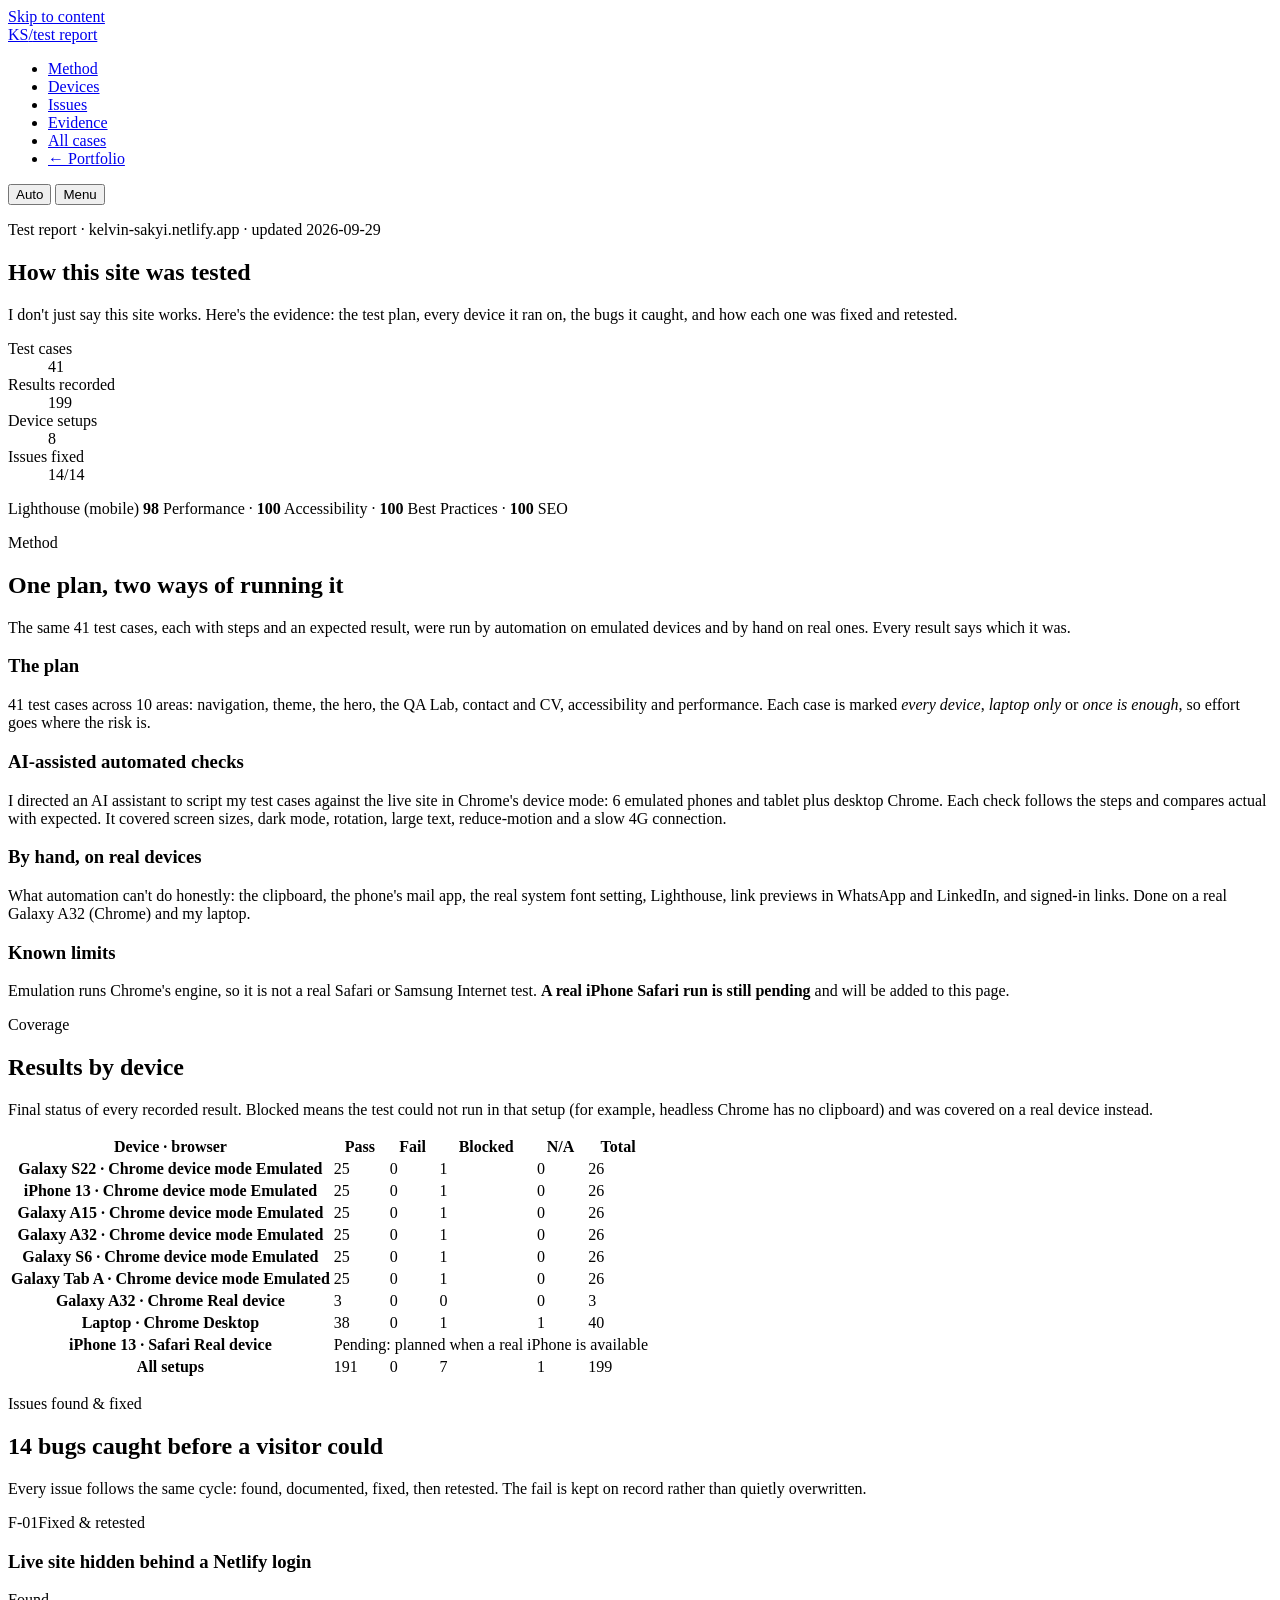
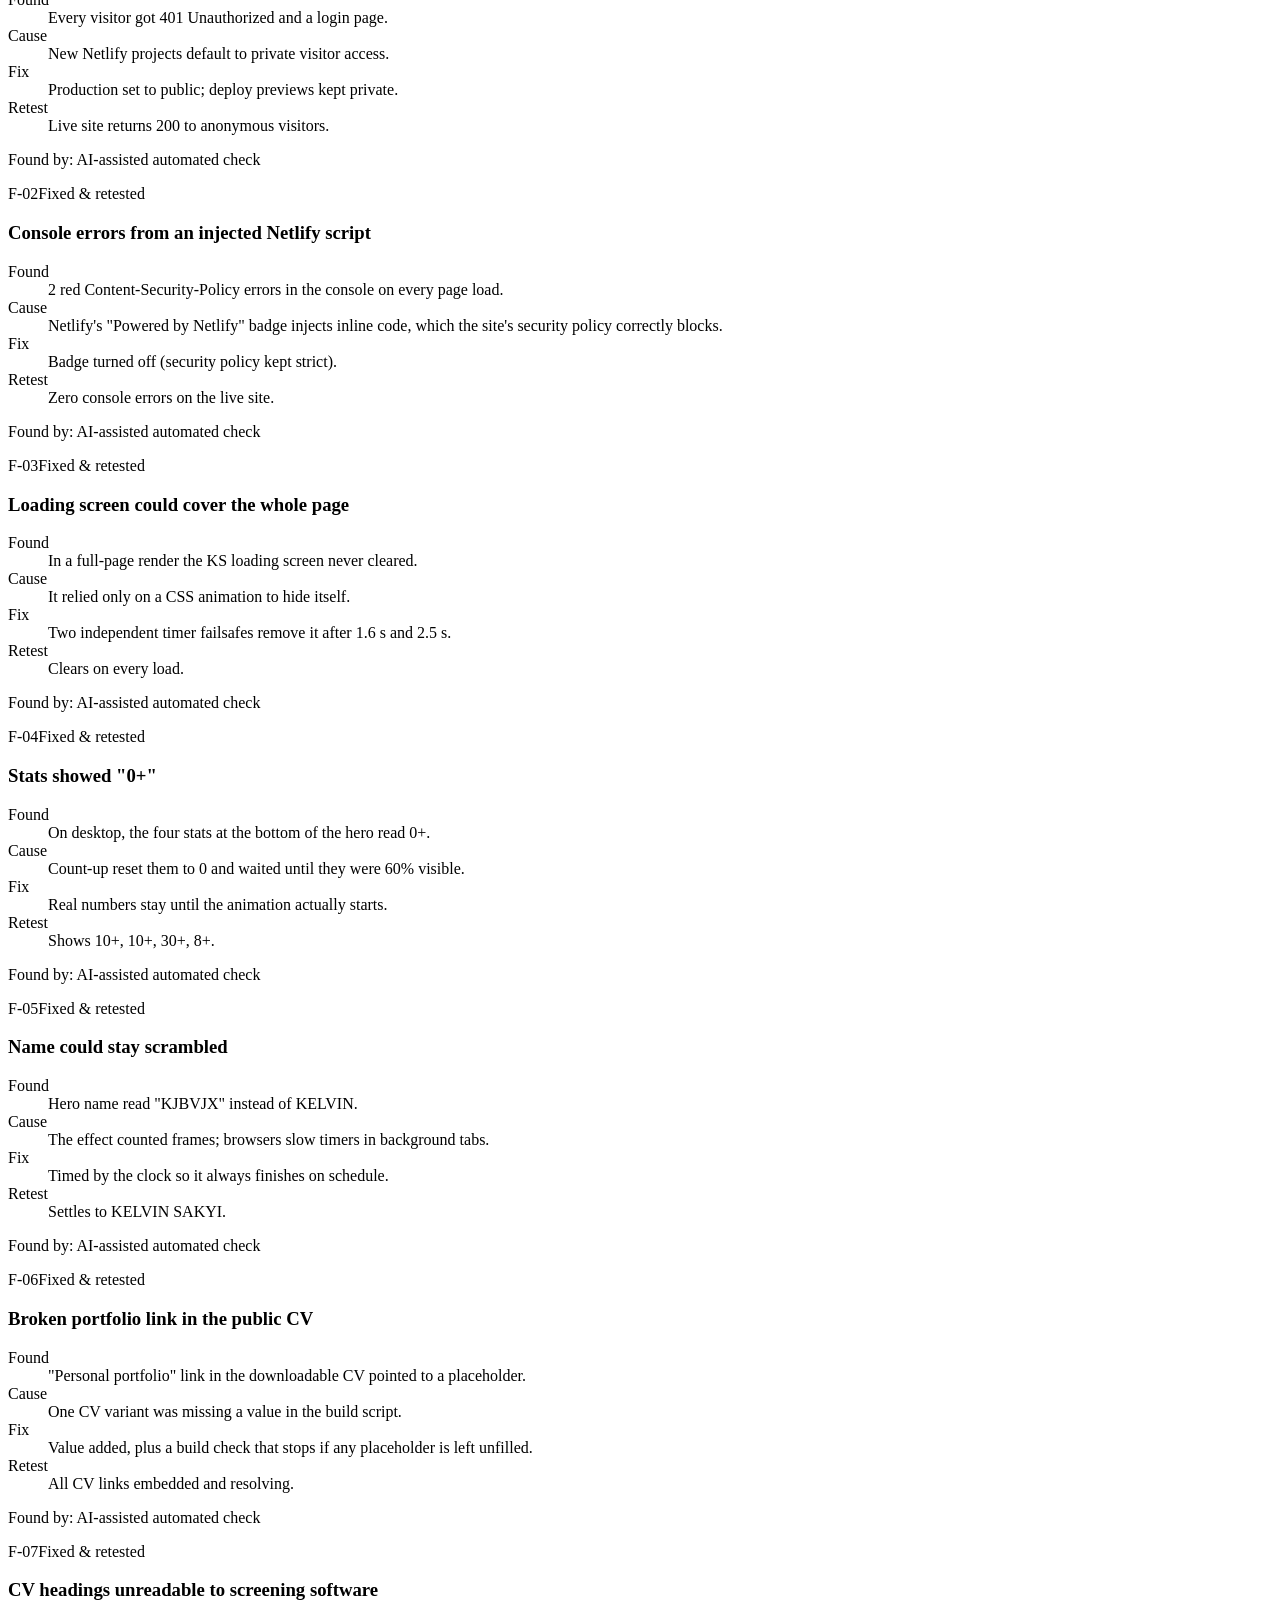
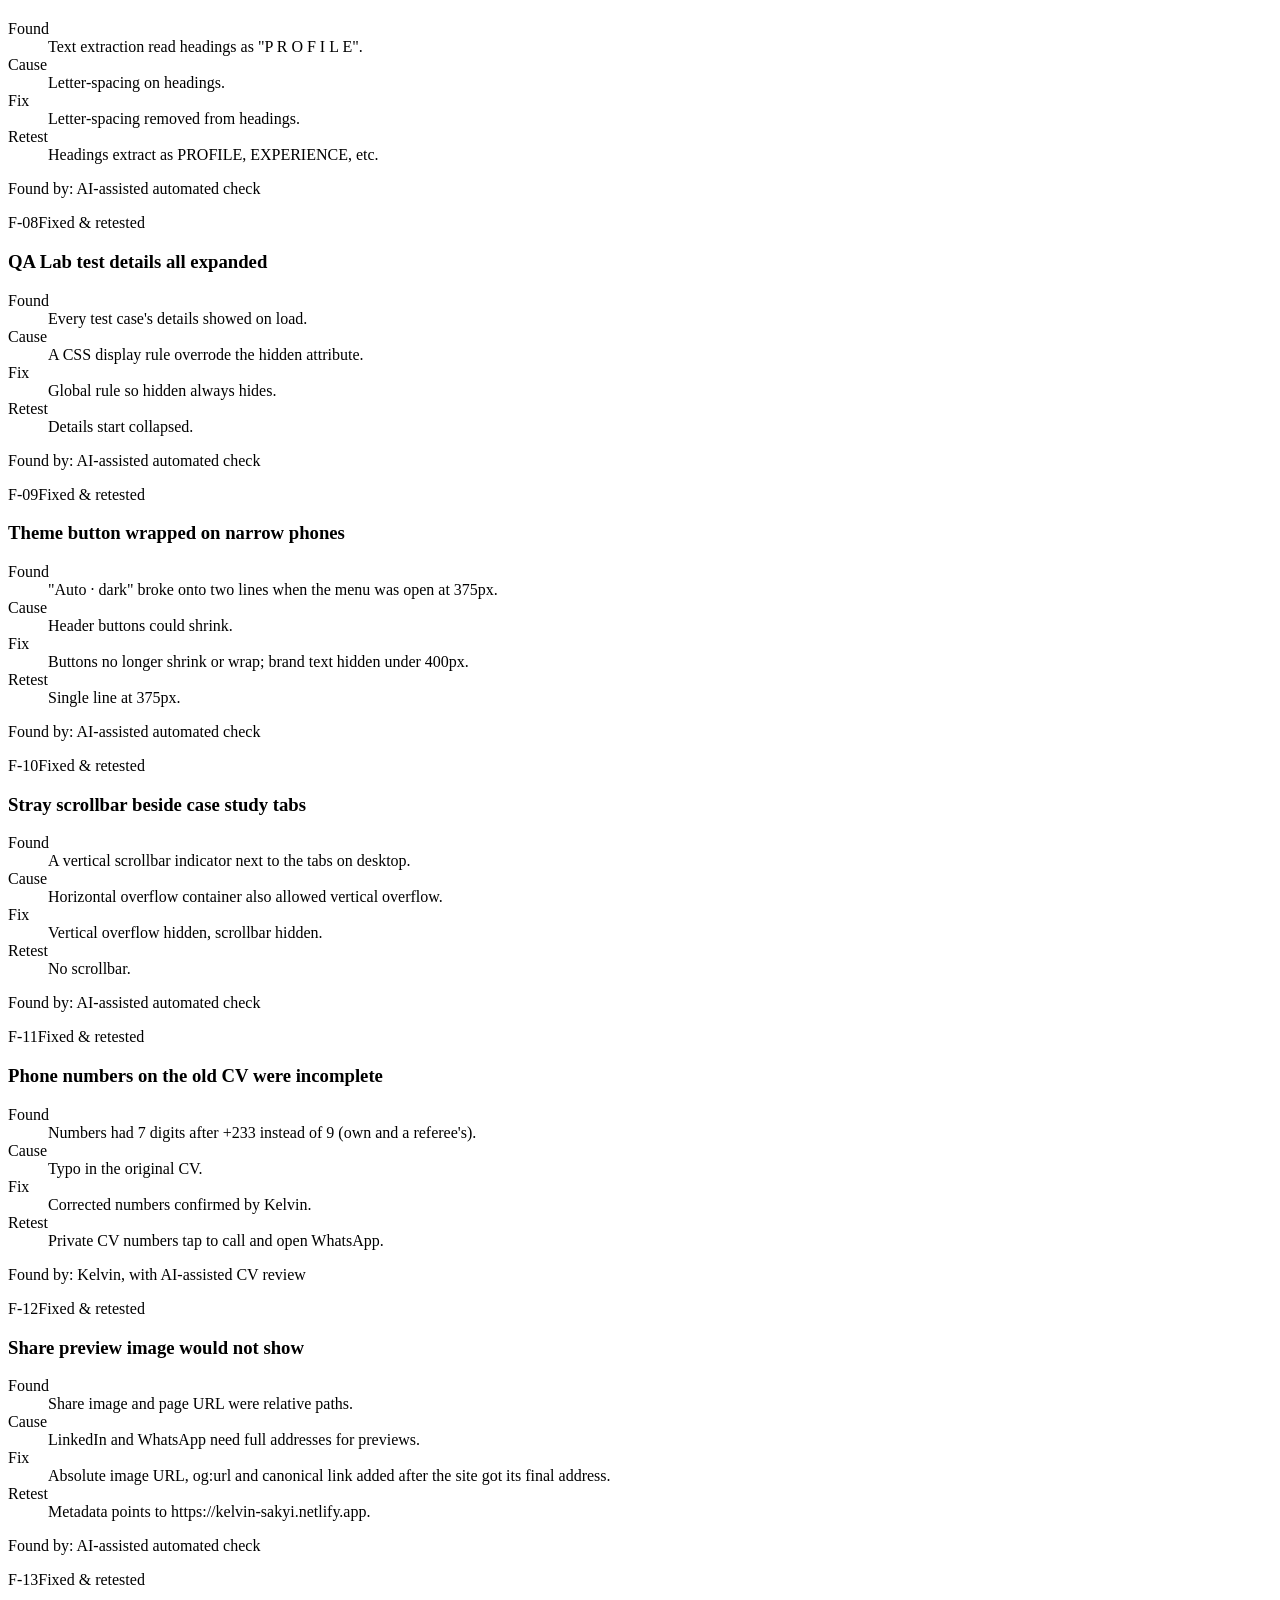
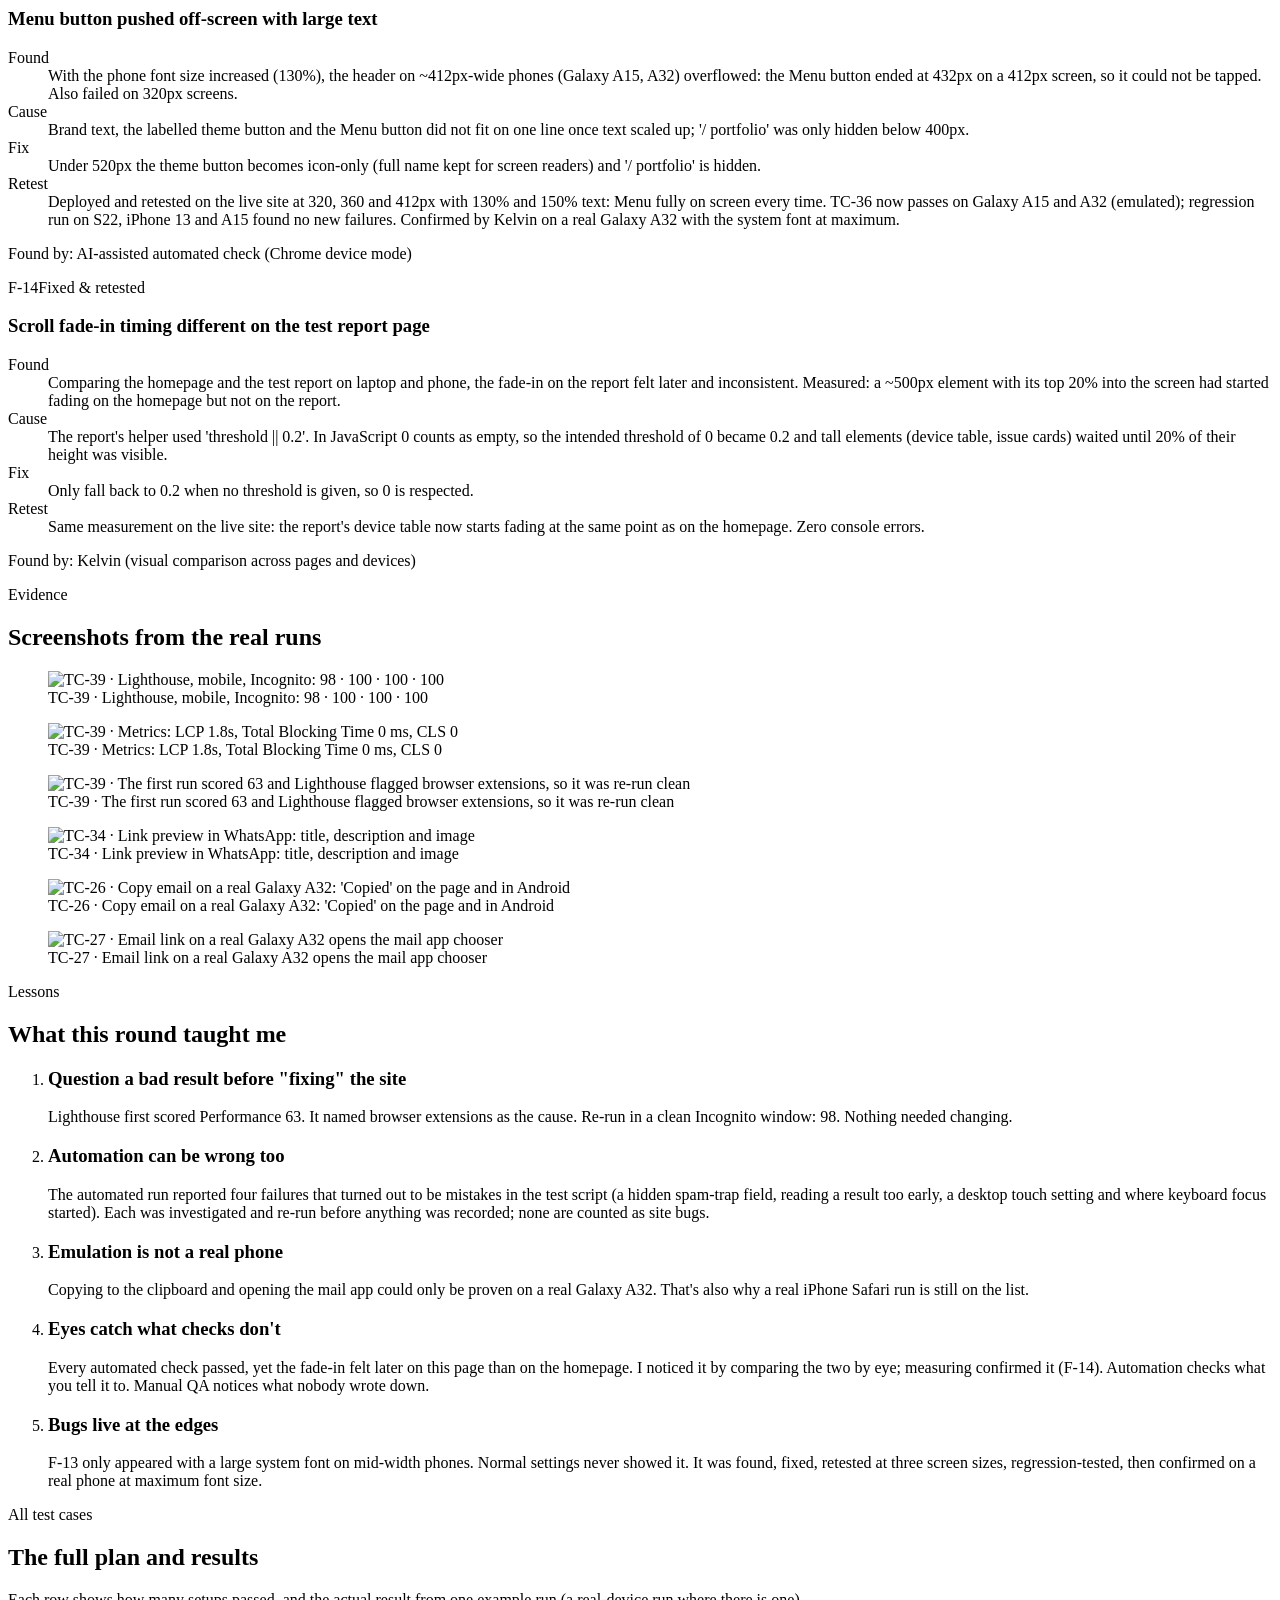
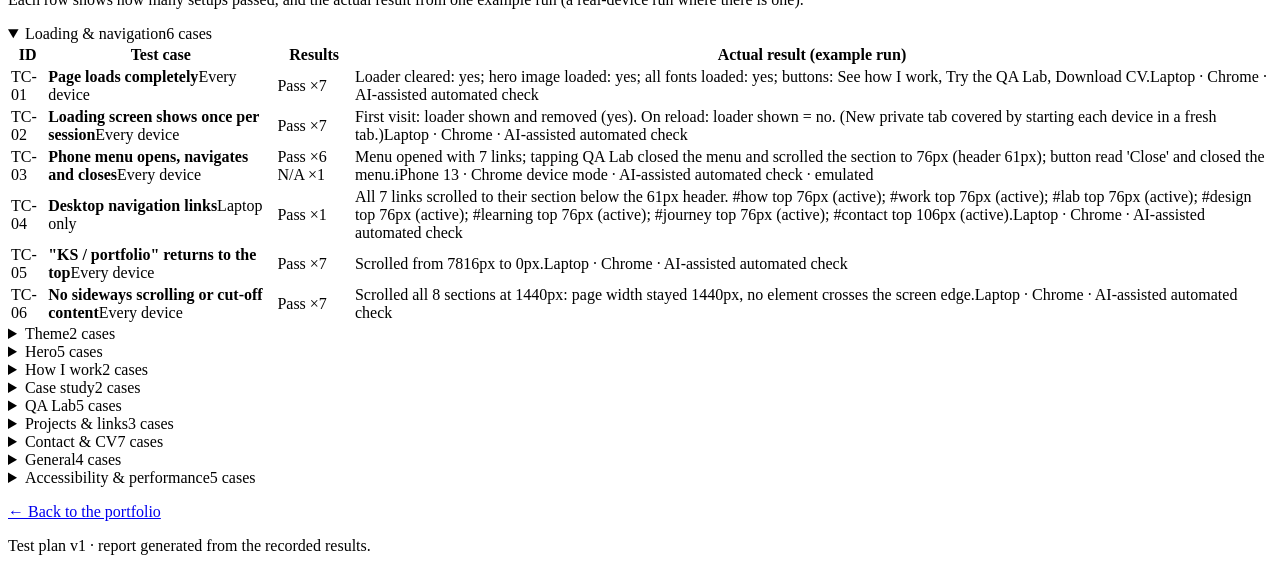
==== commit 7bccbc20: "Report: log F-14 (found by Kelvin) and add 'eyes catch what checks don't' Co-Authored-By: Claude Opu" ====
--- a/public/how-this-site-was-tested/index.html
+++ b/public/how-this-site-was-tested/index.html
@@ -4,13 +4,13 @@
   <meta charset="utf-8">
   <meta name="viewport" content="width=device-width, initial-scale=1">
   <title>How this site was tested · Kelvin Sakyi</title>
-  <meta name="description" content="The full test report for Kelvin Sakyi's portfolio: 41 test cases, 199 recorded results across 8 device and browser setups, and 13 issues found, fixed and retested.">
+  <meta name="description" content="The full test report for Kelvin Sakyi's portfolio: 41 test cases, 199 recorded results across 8 device and browser setups, and 14 issues found, fixed and retested.">
   <meta name="theme-color" content="#121417">
   <link rel="canonical" href="https://kelvin-sakyi.netlify.app/how-this-site-was-tested/">
   <meta property="og:type" content="article">
   <meta property="og:url" content="https://kelvin-sakyi.netlify.app/how-this-site-was-tested/">
   <meta property="og:title" content="How this site was tested · Kelvin Sakyi">
-  <meta property="og:description" content="41 test cases, 199 results, 13 issues found and fixed. Lighthouse 98 · 100 · 100 · 100.">
+  <meta property="og:description" content="41 test cases, 199 results, 14 issues found and fixed. Lighthouse 98 · 100 · 100 · 100.">
   <meta property="og:image" content="https://kelvin-sakyi.netlify.app/assets/og-image.jpg">
   <meta name="twitter:card" content="summary_large_image">
   <link rel="icon" href="/assets/favicon.svg" type="image/svg+xml">
@@ -50,17 +50,18 @@
 
   <main id="main">
     <section class="report-hero">
-      <div class="container">
-        <p class="eyebrow">Test report · kelvin-sakyi.netlify.app · updated 2026-09-28</p>
+      <div class="report-scan" aria-hidden="true"></div>
+      <div class="container">
+        <p class="eyebrow">Test report · kelvin-sakyi.netlify.app · updated 2026-09-29</p>
         <h1>How this site was tested</h1>
         <p class="section-intro">I don't just say this site works. Here's the evidence: the test plan, every device it ran on, the bugs it caught, and how each one was fixed and retested.</p>
         <dl class="scope report-scope">
-          <div><dt>Test cases</dt><dd>41</dd></div>
-          <div><dt>Results recorded</dt><dd>199</dd></div>
-          <div><dt>Device setups</dt><dd>8</dd></div>
-          <div><dt>Issues fixed</dt><dd>13/13</dd></div>
+          <div><dt>Test cases</dt><dd><span data-count="41">41</span></dd></div>
+          <div><dt>Results recorded</dt><dd><span data-count="199">199</span></dd></div>
+          <div><dt>Device setups</dt><dd><span data-count="8">8</span></dd></div>
+          <div><dt>Issues fixed</dt><dd><span data-count="14">14</span>/14</dd></div>
         </dl>
-        <p class="lighthouse"><span class="mono">Lighthouse (mobile)</span> <b>98</b> Performance · <b>100</b> Accessibility · <b>100</b> Best Practices · <b>100</b> SEO</p>
+        <p class="lighthouse"><span class="mono">Lighthouse (mobile)</span> <b data-count="98">98</b> Performance · <b data-count="100">100</b> Accessibility · <b data-count="100">100</b> Best Practices · <b data-count="100">100</b> SEO</p>
       </div>
     </section>
 
@@ -121,87 +122,93 @@
       <div class="container">
         <header class="section-head">
           <p class="eyebrow">Issues found &amp; fixed</p>
-          <h2 id="issues-title">13 bugs caught before a visitor could</h2>
+          <h2 id="issues-title">14 bugs caught before a visitor could</h2>
           <p class="section-intro">Every issue follows the same cycle: found, documented, fixed, then retested. The fail is kept on record rather than quietly overwritten.</p>
         </header>
         <div class="findings">
-<article class="finding">
-        <div class="finding-head"><span class="mono">F-01</span><span class="chip chip--pass">Fixed &amp; retested</span></div>
+<article class="finding bracket">
+        <div class="finding-head"><span class="mono">F-01</span><span class="chip chip--pass" data-stamp="fixed">Fixed &amp; retested</span></div>
         <h3>Live site hidden behind a Netlify login</h3>
         <dl><div><dt>Found</dt><dd>Every visitor got 401 Unauthorized and a login page.</dd></div><div><dt>Cause</dt><dd>New Netlify projects default to private visitor access.</dd></div><div><dt>Fix</dt><dd>Production set to public; deploy previews kept private.</dd></div><div><dt>Retest</dt><dd>Live site returns 200 to anonymous visitors.</dd></div></dl>
         <p class="finding-by">Found by: AI-assisted automated check</p>
       </article>
-<article class="finding">
-        <div class="finding-head"><span class="mono">F-02</span><span class="chip chip--pass">Fixed &amp; retested</span></div>
+<article class="finding bracket">
+        <div class="finding-head"><span class="mono">F-02</span><span class="chip chip--pass" data-stamp="fixed">Fixed &amp; retested</span></div>
         <h3>Console errors from an injected Netlify script</h3>
         <dl><div><dt>Found</dt><dd>2 red Content-Security-Policy errors in the console on every page load.</dd></div><div><dt>Cause</dt><dd>Netlify&#x27;s &quot;Powered by Netlify&quot; badge injects inline code, which the site&#x27;s security policy correctly blocks.</dd></div><div><dt>Fix</dt><dd>Badge turned off (security policy kept strict).</dd></div><div><dt>Retest</dt><dd>Zero console errors on the live site.</dd></div></dl>
         <p class="finding-by">Found by: AI-assisted automated check</p>
       </article>
-<article class="finding">
-        <div class="finding-head"><span class="mono">F-03</span><span class="chip chip--pass">Fixed &amp; retested</span></div>
+<article class="finding bracket">
+        <div class="finding-head"><span class="mono">F-03</span><span class="chip chip--pass" data-stamp="fixed">Fixed &amp; retested</span></div>
         <h3>Loading screen could cover the whole page</h3>
         <dl><div><dt>Found</dt><dd>In a full-page render the KS loading screen never cleared.</dd></div><div><dt>Cause</dt><dd>It relied only on a CSS animation to hide itself.</dd></div><div><dt>Fix</dt><dd>Two independent timer failsafes remove it after 1.6 s and 2.5 s.</dd></div><div><dt>Retest</dt><dd>Clears on every load.</dd></div></dl>
         <p class="finding-by">Found by: AI-assisted automated check</p>
       </article>
-<article class="finding">
-        <div class="finding-head"><span class="mono">F-04</span><span class="chip chip--pass">Fixed &amp; retested</span></div>
+<article class="finding bracket">
+        <div class="finding-head"><span class="mono">F-04</span><span class="chip chip--pass" data-stamp="fixed">Fixed &amp; retested</span></div>
         <h3>Stats showed &quot;0+&quot;</h3>
         <dl><div><dt>Found</dt><dd>On desktop, the four stats at the bottom of the hero read 0+.</dd></div><div><dt>Cause</dt><dd>Count-up reset them to 0 and waited until they were 60% visible.</dd></div><div><dt>Fix</dt><dd>Real numbers stay until the animation actually starts.</dd></div><div><dt>Retest</dt><dd>Shows 10+, 10+, 30+, 8+.</dd></div></dl>
         <p class="finding-by">Found by: AI-assisted automated check</p>
       </article>
-<article class="finding">
-        <div class="finding-head"><span class="mono">F-05</span><span class="chip chip--pass">Fixed &amp; retested</span></div>
+<article class="finding bracket">
+        <div class="finding-head"><span class="mono">F-05</span><span class="chip chip--pass" data-stamp="fixed">Fixed &amp; retested</span></div>
         <h3>Name could stay scrambled</h3>
         <dl><div><dt>Found</dt><dd>Hero name read &quot;KJBVJX&quot; instead of KELVIN.</dd></div><div><dt>Cause</dt><dd>The effect counted frames; browsers slow timers in background tabs.</dd></div><div><dt>Fix</dt><dd>Timed by the clock so it always finishes on schedule.</dd></div><div><dt>Retest</dt><dd>Settles to KELVIN SAKYI.</dd></div></dl>
         <p class="finding-by">Found by: AI-assisted automated check</p>
       </article>
-<article class="finding">
-        <div class="finding-head"><span class="mono">F-06</span><span class="chip chip--pass">Fixed &amp; retested</span></div>
+<article class="finding bracket">
+        <div class="finding-head"><span class="mono">F-06</span><span class="chip chip--pass" data-stamp="fixed">Fixed &amp; retested</span></div>
         <h3>Broken portfolio link in the public CV</h3>
         <dl><div><dt>Found</dt><dd>&quot;Personal portfolio&quot; link in the downloadable CV pointed to a placeholder.</dd></div><div><dt>Cause</dt><dd>One CV variant was missing a value in the build script.</dd></div><div><dt>Fix</dt><dd>Value added, plus a build check that stops if any placeholder is left unfilled.</dd></div><div><dt>Retest</dt><dd>All CV links embedded and resolving.</dd></div></dl>
         <p class="finding-by">Found by: AI-assisted automated check</p>
       </article>
-<article class="finding">
-        <div class="finding-head"><span class="mono">F-07</span><span class="chip chip--pass">Fixed &amp; retested</span></div>
+<article class="finding bracket">
+        <div class="finding-head"><span class="mono">F-07</span><span class="chip chip--pass" data-stamp="fixed">Fixed &amp; retested</span></div>
         <h3>CV headings unreadable to screening software</h3>
         <dl><div><dt>Found</dt><dd>Text extraction read headings as &quot;P R O F I L E&quot;.</dd></div><div><dt>Cause</dt><dd>Letter-spacing on headings.</dd></div><div><dt>Fix</dt><dd>Letter-spacing removed from headings.</dd></div><div><dt>Retest</dt><dd>Headings extract as PROFILE, EXPERIENCE, etc.</dd></div></dl>
         <p class="finding-by">Found by: AI-assisted automated check</p>
       </article>
-<article class="finding">
-        <div class="finding-head"><span class="mono">F-08</span><span class="chip chip--pass">Fixed &amp; retested</span></div>
+<article class="finding bracket">
+        <div class="finding-head"><span class="mono">F-08</span><span class="chip chip--pass" data-stamp="fixed">Fixed &amp; retested</span></div>
         <h3>QA Lab test details all expanded</h3>
         <dl><div><dt>Found</dt><dd>Every test case&#x27;s details showed on load.</dd></div><div><dt>Cause</dt><dd>A CSS display rule overrode the hidden attribute.</dd></div><div><dt>Fix</dt><dd>Global rule so hidden always hides.</dd></div><div><dt>Retest</dt><dd>Details start collapsed.</dd></div></dl>
         <p class="finding-by">Found by: AI-assisted automated check</p>
       </article>
-<article class="finding">
-        <div class="finding-head"><span class="mono">F-09</span><span class="chip chip--pass">Fixed &amp; retested</span></div>
+<article class="finding bracket">
+        <div class="finding-head"><span class="mono">F-09</span><span class="chip chip--pass" data-stamp="fixed">Fixed &amp; retested</span></div>
         <h3>Theme button wrapped on narrow phones</h3>
         <dl><div><dt>Found</dt><dd>&quot;Auto · dark&quot; broke onto two lines when the menu was open at 375px.</dd></div><div><dt>Cause</dt><dd>Header buttons could shrink.</dd></div><div><dt>Fix</dt><dd>Buttons no longer shrink or wrap; brand text hidden under 400px.</dd></div><div><dt>Retest</dt><dd>Single line at 375px.</dd></div></dl>
         <p class="finding-by">Found by: AI-assisted automated check</p>
       </article>
-<article class="finding">
-        <div class="finding-head"><span class="mono">F-10</span><span class="chip chip--pass">Fixed &amp; retested</span></div>
+<article class="finding bracket">
+        <div class="finding-head"><span class="mono">F-10</span><span class="chip chip--pass" data-stamp="fixed">Fixed &amp; retested</span></div>
         <h3>Stray scrollbar beside case study tabs</h3>
         <dl><div><dt>Found</dt><dd>A vertical scrollbar indicator next to the tabs on desktop.</dd></div><div><dt>Cause</dt><dd>Horizontal overflow container also allowed vertical overflow.</dd></div><div><dt>Fix</dt><dd>Vertical overflow hidden, scrollbar hidden.</dd></div><div><dt>Retest</dt><dd>No scrollbar.</dd></div></dl>
         <p class="finding-by">Found by: AI-assisted automated check</p>
       </article>
-<article class="finding">
-        <div class="finding-head"><span class="mono">F-11</span><span class="chip chip--pass">Fixed &amp; retested</span></div>
+<article class="finding bracket">
+        <div class="finding-head"><span class="mono">F-11</span><span class="chip chip--pass" data-stamp="fixed">Fixed &amp; retested</span></div>
         <h3>Phone numbers on the old CV were incomplete</h3>
         <dl><div><dt>Found</dt><dd>Numbers had 7 digits after +233 instead of 9 (own and a referee&#x27;s).</dd></div><div><dt>Cause</dt><dd>Typo in the original CV.</dd></div><div><dt>Fix</dt><dd>Corrected numbers confirmed by Kelvin.</dd></div><div><dt>Retest</dt><dd>Private CV numbers tap to call and open WhatsApp.</dd></div></dl>
         <p class="finding-by">Found by: Kelvin, with AI-assisted CV review</p>
       </article>
-<article class="finding">
-        <div class="finding-head"><span class="mono">F-12</span><span class="chip chip--pass">Fixed &amp; retested</span></div>
+<article class="finding bracket">
+        <div class="finding-head"><span class="mono">F-12</span><span class="chip chip--pass" data-stamp="fixed">Fixed &amp; retested</span></div>
         <h3>Share preview image would not show</h3>
         <dl><div><dt>Found</dt><dd>Share image and page URL were relative paths.</dd></div><div><dt>Cause</dt><dd>LinkedIn and WhatsApp need full addresses for previews.</dd></div><div><dt>Fix</dt><dd>Absolute image URL, og:url and canonical link added after the site got its final address.</dd></div><div><dt>Retest</dt><dd>Metadata points to https://kelvin-sakyi.netlify.app.</dd></div></dl>
         <p class="finding-by">Found by: AI-assisted automated check</p>
       </article>
-<article class="finding">
-        <div class="finding-head"><span class="mono">F-13</span><span class="chip chip--pass">Fixed &amp; retested</span></div>
+<article class="finding bracket">
+        <div class="finding-head"><span class="mono">F-13</span><span class="chip chip--pass" data-stamp="fixed">Fixed &amp; retested</span></div>
         <h3>Menu button pushed off-screen with large text</h3>
         <dl><div><dt>Found</dt><dd>With the phone font size increased (130%), the header on ~412px-wide phones (Galaxy A15, A32) overflowed: the Menu button ended at 432px on a 412px screen, so it could not be tapped. Also failed on 320px screens.</dd></div><div><dt>Cause</dt><dd>Brand text, the labelled theme button and the Menu button did not fit on one line once text scaled up; &#x27;/ portfolio&#x27; was only hidden below 400px.</dd></div><div><dt>Fix</dt><dd>Under 520px the theme button becomes icon-only (full name kept for screen readers) and &#x27;/ portfolio&#x27; is hidden.</dd></div><div><dt>Retest</dt><dd>Deployed and retested on the live site at 320, 360 and 412px with 130% and 150% text: Menu fully on screen every time. TC-36 now passes on Galaxy A15 and A32 (emulated); regression run on S22, iPhone 13 and A15 found no new failures. Confirmed by Kelvin on a real Galaxy A32 with the system font at maximum.</dd></div></dl>
         <p class="finding-by">Found by: AI-assisted automated check (Chrome device mode)</p>
+      </article>
+<article class="finding bracket">
+        <div class="finding-head"><span class="mono">F-14</span><span class="chip chip--pass" data-stamp="fixed">Fixed &amp; retested</span></div>
+        <h3>Scroll fade-in timing different on the test report page</h3>
+        <dl><div><dt>Found</dt><dd>Comparing the homepage and the test report on laptop and phone, the fade-in on the report felt later and inconsistent. Measured: a ~500px element with its top 20% into the screen had started fading on the homepage but not on the report.</dd></div><div><dt>Cause</dt><dd>The report&#x27;s helper used &#x27;threshold || 0.2&#x27;. In JavaScript 0 counts as empty, so the intended threshold of 0 became 0.2 and tall elements (device table, issue cards) waited until 20% of their height was visible.</dd></div><div><dt>Fix</dt><dd>Only fall back to 0.2 when no threshold is given, so 0 is respected.</dd></div><div><dt>Retest</dt><dd>Same measurement on the live site: the report&#x27;s device table now starts fading at the same point as on the homepage. Zero console errors.</dd></div></dl>
+        <p class="finding-by">Found by: Kelvin (visual comparison across pages and devices)</p>
       </article>
         </div>
       </div>
@@ -252,6 +259,7 @@
           <li><h3>Question a bad result before "fixing" the site</h3><p>Lighthouse first scored Performance 63. It named browser extensions as the cause. Re-run in a clean Incognito window: 98. Nothing needed changing.</p></li>
           <li><h3>Automation can be wrong too</h3><p>The automated run reported four failures that turned out to be mistakes in the test script (a hidden spam-trap field, reading a result too early, a desktop touch setting and where keyboard focus started). Each was investigated and re-run before anything was recorded; none are counted as site bugs.</p></li>
           <li><h3>Emulation is not a real phone</h3><p>Copying to the clipboard and opening the mail app could only be proven on a real Galaxy A32. That's also why a real iPhone Safari run is still on the list.</p></li>
+          <li><h3>Eyes catch what checks don't</h3><p>Every automated check passed, yet the fade-in felt later on this page than on the homepage. I noticed it by comparing the two by eye; measuring confirmed it (F-14). Automation checks what you tell it to. Manual QA notices what nobody wrote down.</p></li>
           <li><h3>Bugs live at the edges</h3><p>F-13 only appeared with a large system font on mid-width phones. Normal settings never showed it. It was found, fixed, retested at three screen sizes, regression-tested, then confirmed on a real phone at maximum font size.</p></li>
         </ol>
       </div>
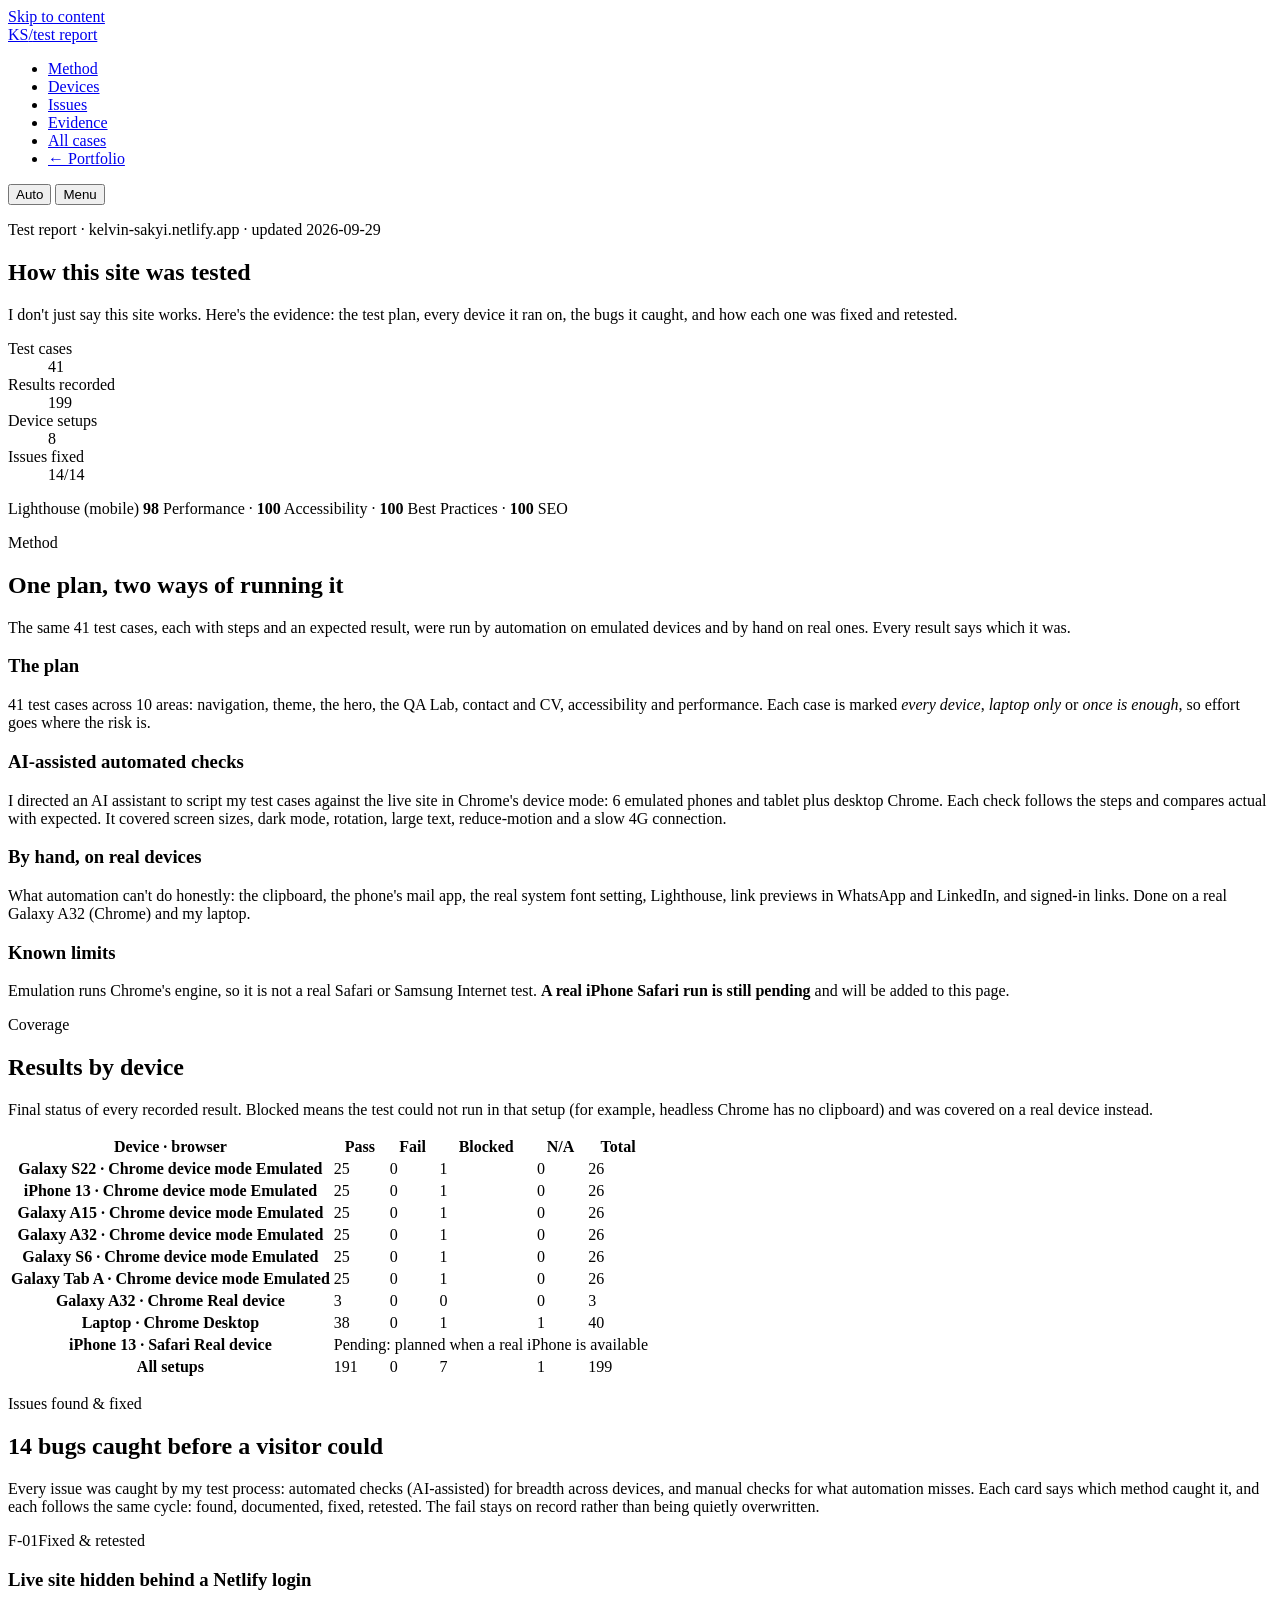
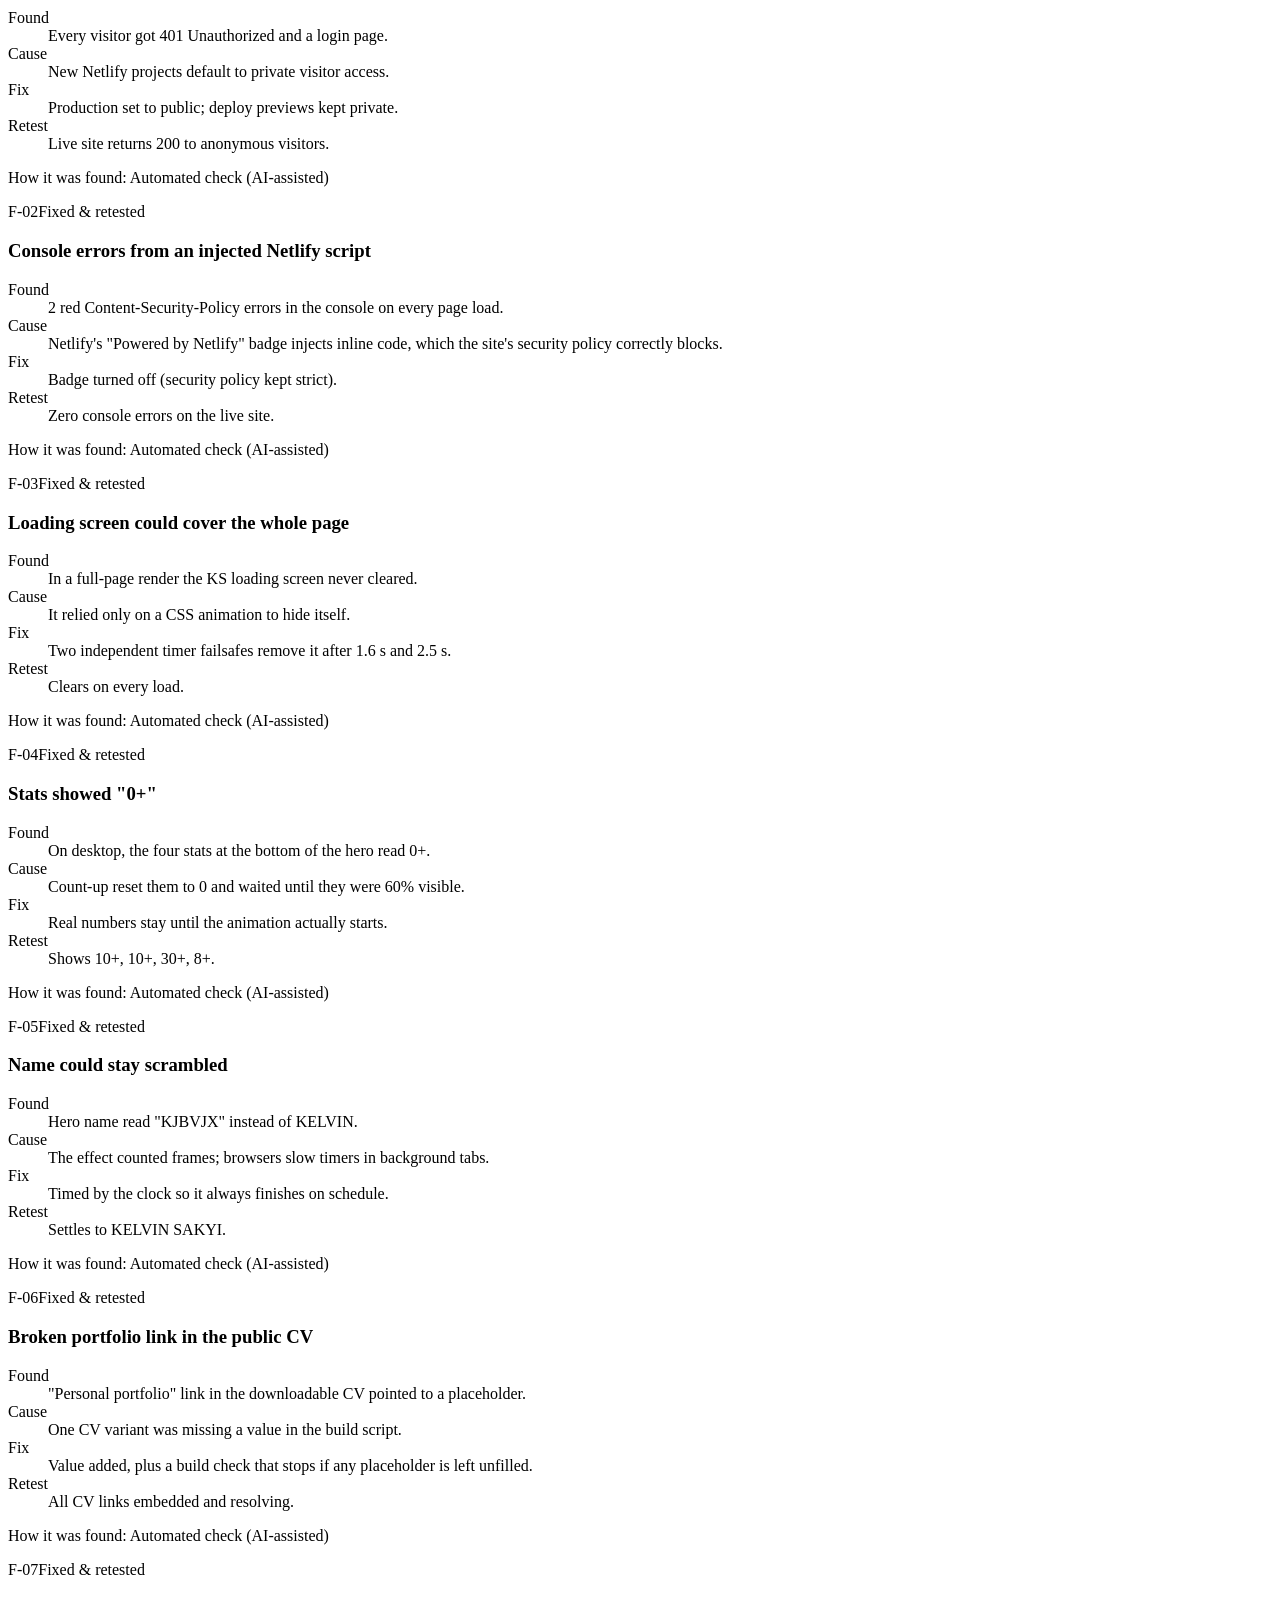
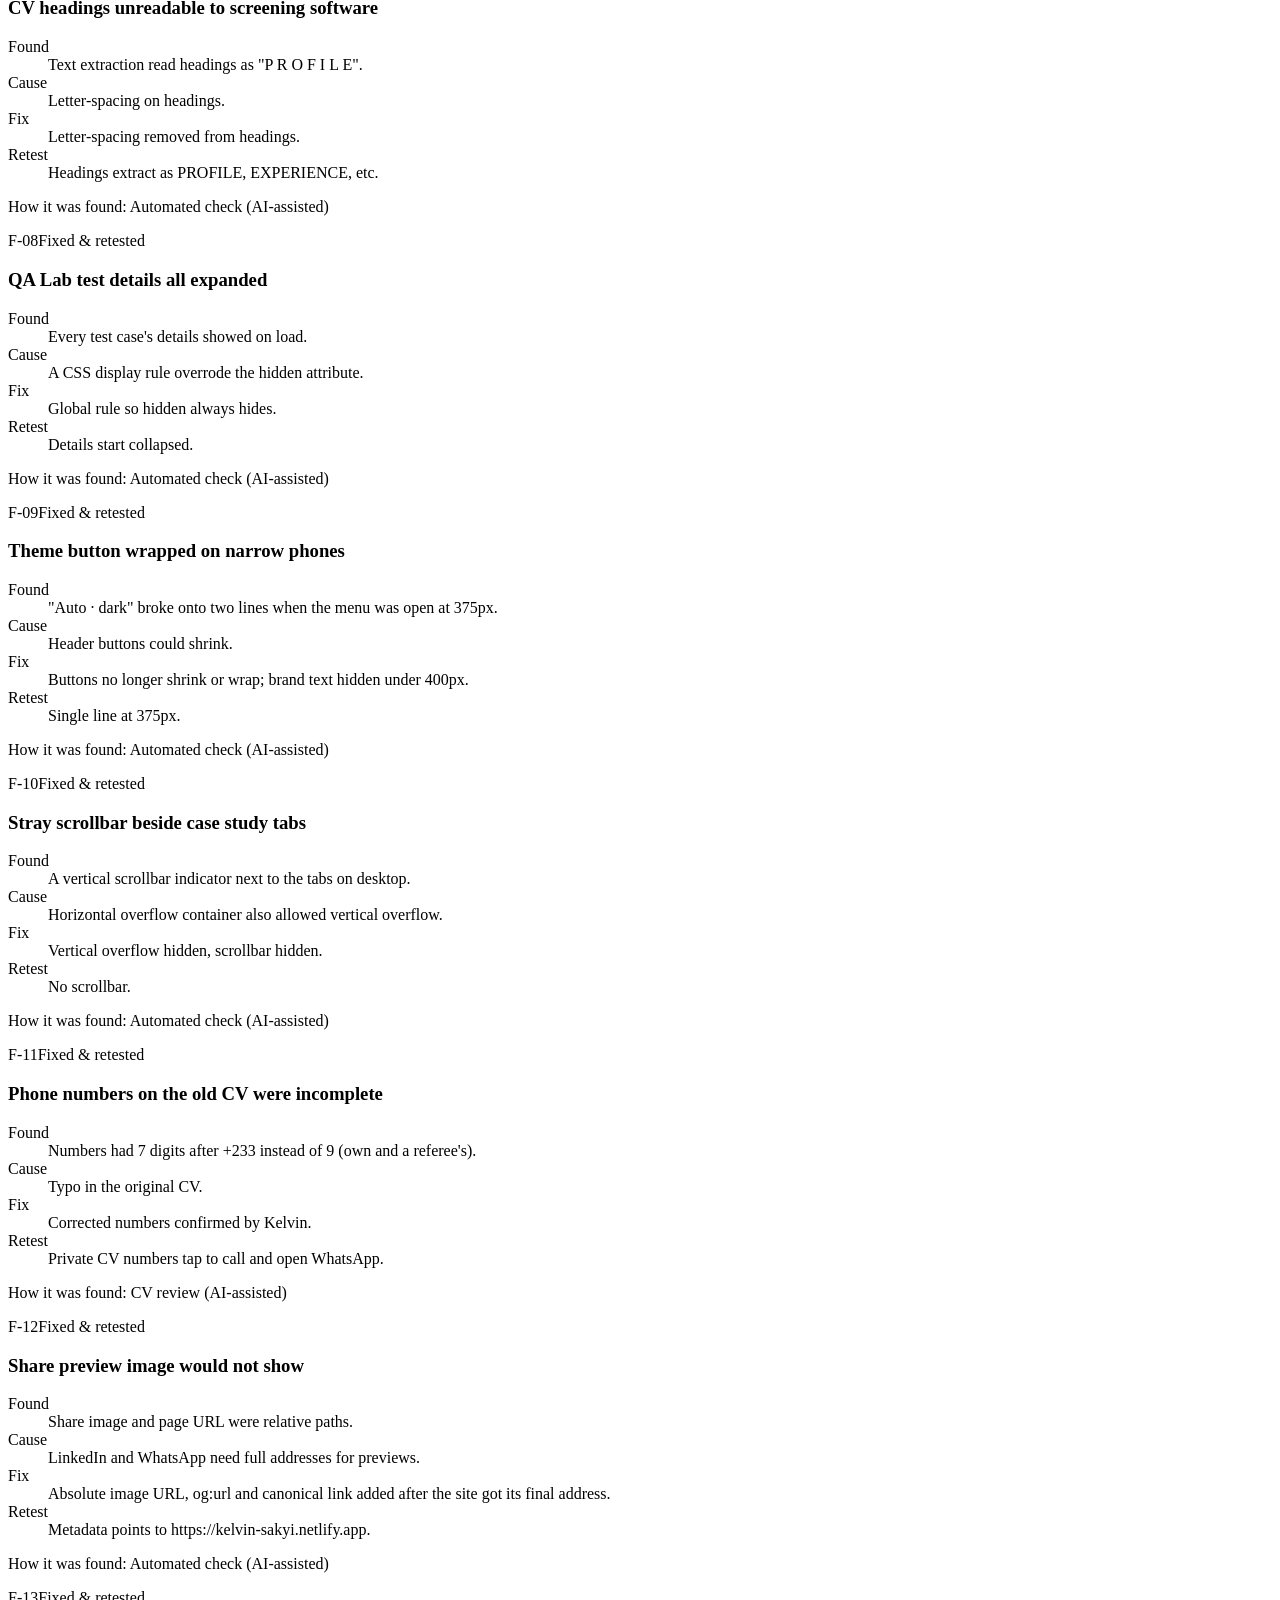
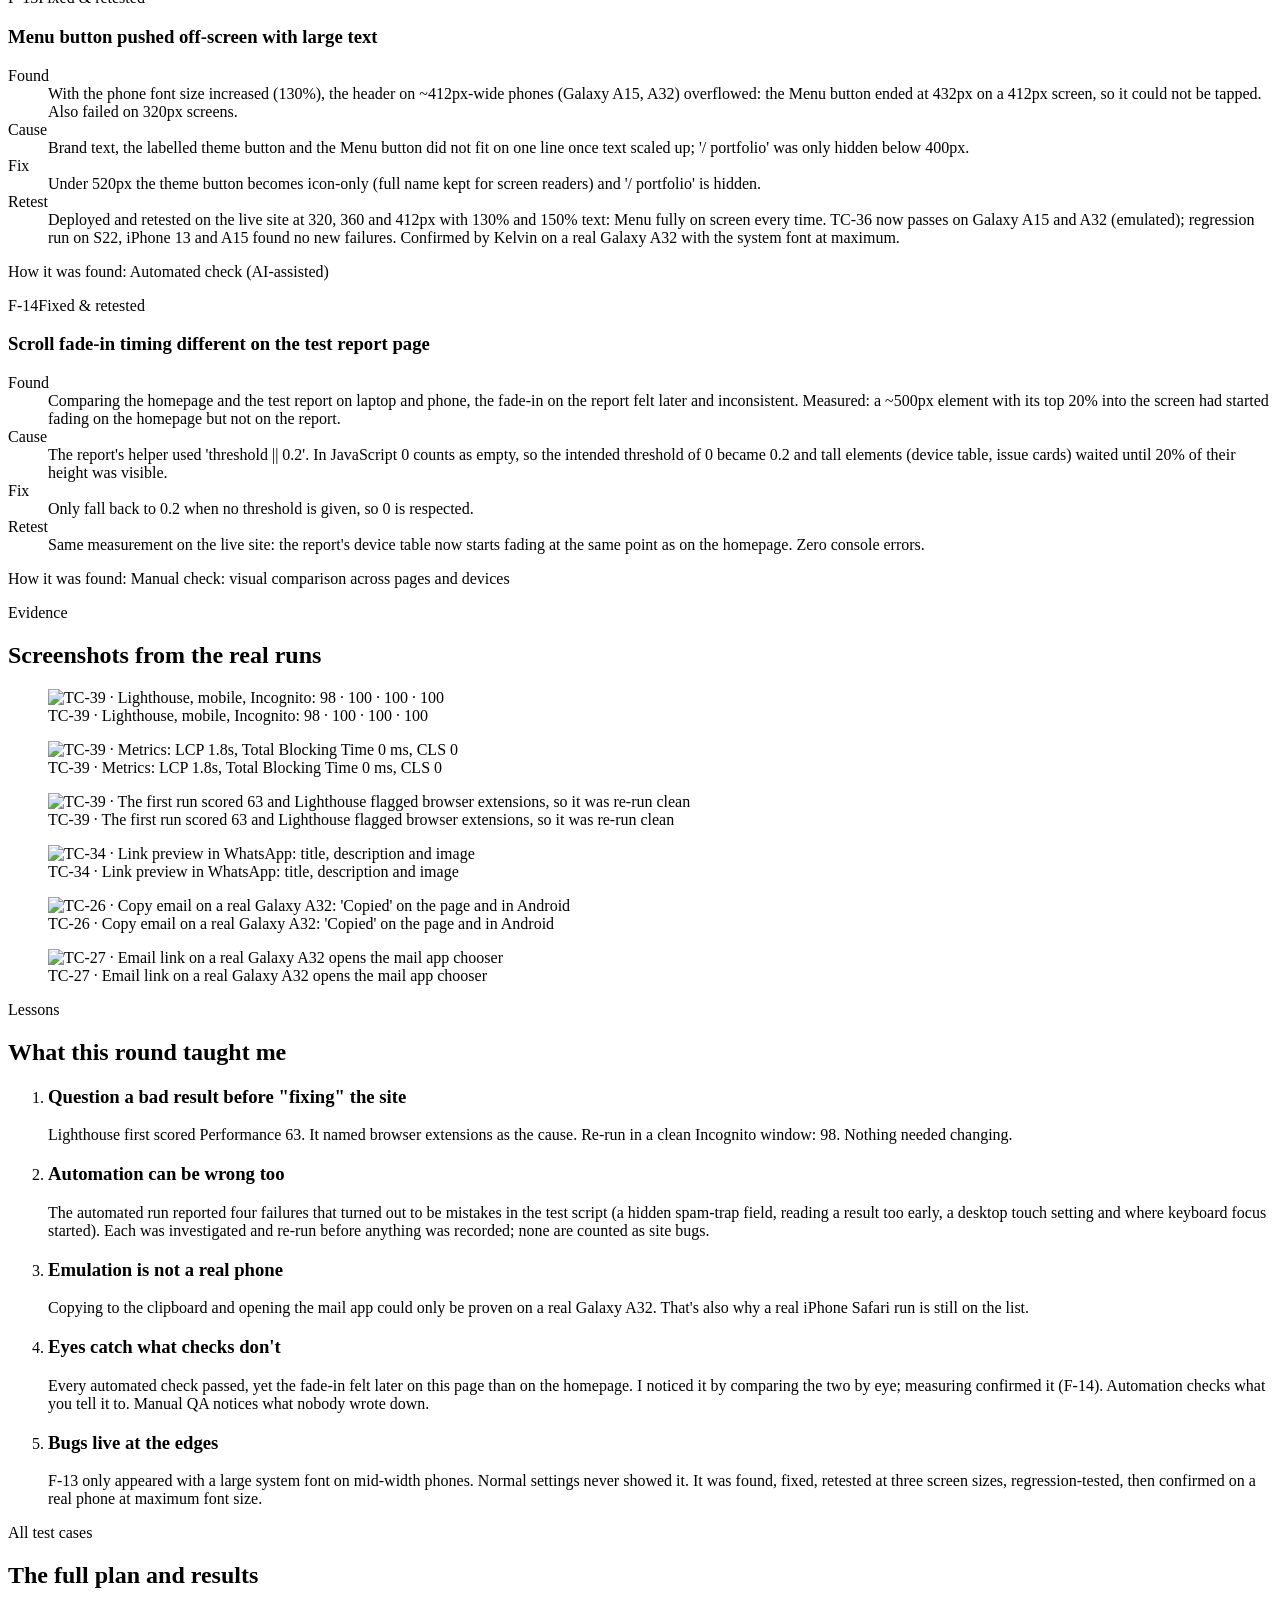
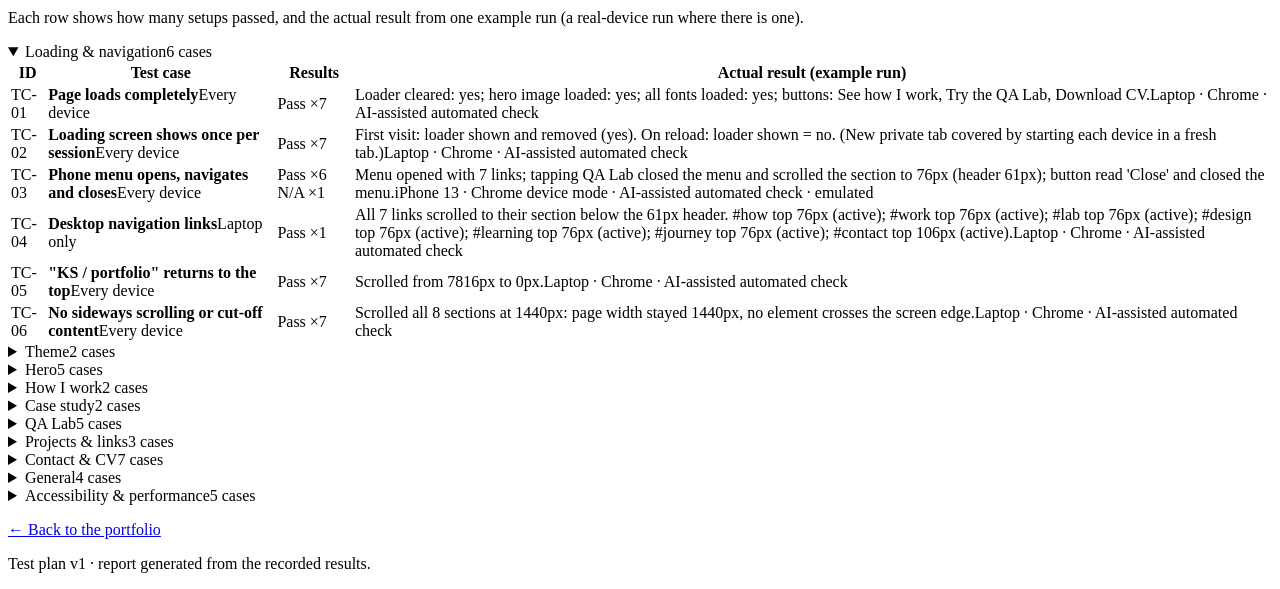
==== commit b964b6b7: "Report: label how each issue was found, not who 'Found by: AI' on 12 cards and 'Found by: Kelvin' on" ====
--- a/public/how-this-site-was-tested/index.html
+++ b/public/how-this-site-was-tested/index.html
@@ -123,92 +123,92 @@
         <header class="section-head">
           <p class="eyebrow">Issues found &amp; fixed</p>
           <h2 id="issues-title">14 bugs caught before a visitor could</h2>
-          <p class="section-intro">Every issue follows the same cycle: found, documented, fixed, then retested. The fail is kept on record rather than quietly overwritten.</p>
+          <p class="section-intro">Every issue was caught by my test process: automated checks (AI-assisted) for breadth across devices, and manual checks for what automation misses. Each card says which method caught it, and each follows the same cycle: found, documented, fixed, retested. The fail stays on record rather than being quietly overwritten.</p>
         </header>
         <div class="findings">
 <article class="finding bracket">
         <div class="finding-head"><span class="mono">F-01</span><span class="chip chip--pass" data-stamp="fixed">Fixed &amp; retested</span></div>
         <h3>Live site hidden behind a Netlify login</h3>
         <dl><div><dt>Found</dt><dd>Every visitor got 401 Unauthorized and a login page.</dd></div><div><dt>Cause</dt><dd>New Netlify projects default to private visitor access.</dd></div><div><dt>Fix</dt><dd>Production set to public; deploy previews kept private.</dd></div><div><dt>Retest</dt><dd>Live site returns 200 to anonymous visitors.</dd></div></dl>
-        <p class="finding-by">Found by: AI-assisted automated check</p>
+        <p class="finding-by">How it was found: Automated check (AI-assisted)</p>
       </article>
 <article class="finding bracket">
         <div class="finding-head"><span class="mono">F-02</span><span class="chip chip--pass" data-stamp="fixed">Fixed &amp; retested</span></div>
         <h3>Console errors from an injected Netlify script</h3>
         <dl><div><dt>Found</dt><dd>2 red Content-Security-Policy errors in the console on every page load.</dd></div><div><dt>Cause</dt><dd>Netlify&#x27;s &quot;Powered by Netlify&quot; badge injects inline code, which the site&#x27;s security policy correctly blocks.</dd></div><div><dt>Fix</dt><dd>Badge turned off (security policy kept strict).</dd></div><div><dt>Retest</dt><dd>Zero console errors on the live site.</dd></div></dl>
-        <p class="finding-by">Found by: AI-assisted automated check</p>
+        <p class="finding-by">How it was found: Automated check (AI-assisted)</p>
       </article>
 <article class="finding bracket">
         <div class="finding-head"><span class="mono">F-03</span><span class="chip chip--pass" data-stamp="fixed">Fixed &amp; retested</span></div>
         <h3>Loading screen could cover the whole page</h3>
         <dl><div><dt>Found</dt><dd>In a full-page render the KS loading screen never cleared.</dd></div><div><dt>Cause</dt><dd>It relied only on a CSS animation to hide itself.</dd></div><div><dt>Fix</dt><dd>Two independent timer failsafes remove it after 1.6 s and 2.5 s.</dd></div><div><dt>Retest</dt><dd>Clears on every load.</dd></div></dl>
-        <p class="finding-by">Found by: AI-assisted automated check</p>
+        <p class="finding-by">How it was found: Automated check (AI-assisted)</p>
       </article>
 <article class="finding bracket">
         <div class="finding-head"><span class="mono">F-04</span><span class="chip chip--pass" data-stamp="fixed">Fixed &amp; retested</span></div>
         <h3>Stats showed &quot;0+&quot;</h3>
         <dl><div><dt>Found</dt><dd>On desktop, the four stats at the bottom of the hero read 0+.</dd></div><div><dt>Cause</dt><dd>Count-up reset them to 0 and waited until they were 60% visible.</dd></div><div><dt>Fix</dt><dd>Real numbers stay until the animation actually starts.</dd></div><div><dt>Retest</dt><dd>Shows 10+, 10+, 30+, 8+.</dd></div></dl>
-        <p class="finding-by">Found by: AI-assisted automated check</p>
+        <p class="finding-by">How it was found: Automated check (AI-assisted)</p>
       </article>
 <article class="finding bracket">
         <div class="finding-head"><span class="mono">F-05</span><span class="chip chip--pass" data-stamp="fixed">Fixed &amp; retested</span></div>
         <h3>Name could stay scrambled</h3>
         <dl><div><dt>Found</dt><dd>Hero name read &quot;KJBVJX&quot; instead of KELVIN.</dd></div><div><dt>Cause</dt><dd>The effect counted frames; browsers slow timers in background tabs.</dd></div><div><dt>Fix</dt><dd>Timed by the clock so it always finishes on schedule.</dd></div><div><dt>Retest</dt><dd>Settles to KELVIN SAKYI.</dd></div></dl>
-        <p class="finding-by">Found by: AI-assisted automated check</p>
+        <p class="finding-by">How it was found: Automated check (AI-assisted)</p>
       </article>
 <article class="finding bracket">
         <div class="finding-head"><span class="mono">F-06</span><span class="chip chip--pass" data-stamp="fixed">Fixed &amp; retested</span></div>
         <h3>Broken portfolio link in the public CV</h3>
         <dl><div><dt>Found</dt><dd>&quot;Personal portfolio&quot; link in the downloadable CV pointed to a placeholder.</dd></div><div><dt>Cause</dt><dd>One CV variant was missing a value in the build script.</dd></div><div><dt>Fix</dt><dd>Value added, plus a build check that stops if any placeholder is left unfilled.</dd></div><div><dt>Retest</dt><dd>All CV links embedded and resolving.</dd></div></dl>
-        <p class="finding-by">Found by: AI-assisted automated check</p>
+        <p class="finding-by">How it was found: Automated check (AI-assisted)</p>
       </article>
 <article class="finding bracket">
         <div class="finding-head"><span class="mono">F-07</span><span class="chip chip--pass" data-stamp="fixed">Fixed &amp; retested</span></div>
         <h3>CV headings unreadable to screening software</h3>
         <dl><div><dt>Found</dt><dd>Text extraction read headings as &quot;P R O F I L E&quot;.</dd></div><div><dt>Cause</dt><dd>Letter-spacing on headings.</dd></div><div><dt>Fix</dt><dd>Letter-spacing removed from headings.</dd></div><div><dt>Retest</dt><dd>Headings extract as PROFILE, EXPERIENCE, etc.</dd></div></dl>
-        <p class="finding-by">Found by: AI-assisted automated check</p>
+        <p class="finding-by">How it was found: Automated check (AI-assisted)</p>
       </article>
 <article class="finding bracket">
         <div class="finding-head"><span class="mono">F-08</span><span class="chip chip--pass" data-stamp="fixed">Fixed &amp; retested</span></div>
         <h3>QA Lab test details all expanded</h3>
         <dl><div><dt>Found</dt><dd>Every test case&#x27;s details showed on load.</dd></div><div><dt>Cause</dt><dd>A CSS display rule overrode the hidden attribute.</dd></div><div><dt>Fix</dt><dd>Global rule so hidden always hides.</dd></div><div><dt>Retest</dt><dd>Details start collapsed.</dd></div></dl>
-        <p class="finding-by">Found by: AI-assisted automated check</p>
+        <p class="finding-by">How it was found: Automated check (AI-assisted)</p>
       </article>
 <article class="finding bracket">
         <div class="finding-head"><span class="mono">F-09</span><span class="chip chip--pass" data-stamp="fixed">Fixed &amp; retested</span></div>
         <h3>Theme button wrapped on narrow phones</h3>
         <dl><div><dt>Found</dt><dd>&quot;Auto · dark&quot; broke onto two lines when the menu was open at 375px.</dd></div><div><dt>Cause</dt><dd>Header buttons could shrink.</dd></div><div><dt>Fix</dt><dd>Buttons no longer shrink or wrap; brand text hidden under 400px.</dd></div><div><dt>Retest</dt><dd>Single line at 375px.</dd></div></dl>
-        <p class="finding-by">Found by: AI-assisted automated check</p>
+        <p class="finding-by">How it was found: Automated check (AI-assisted)</p>
       </article>
 <article class="finding bracket">
         <div class="finding-head"><span class="mono">F-10</span><span class="chip chip--pass" data-stamp="fixed">Fixed &amp; retested</span></div>
         <h3>Stray scrollbar beside case study tabs</h3>
         <dl><div><dt>Found</dt><dd>A vertical scrollbar indicator next to the tabs on desktop.</dd></div><div><dt>Cause</dt><dd>Horizontal overflow container also allowed vertical overflow.</dd></div><div><dt>Fix</dt><dd>Vertical overflow hidden, scrollbar hidden.</dd></div><div><dt>Retest</dt><dd>No scrollbar.</dd></div></dl>
-        <p class="finding-by">Found by: AI-assisted automated check</p>
+        <p class="finding-by">How it was found: Automated check (AI-assisted)</p>
       </article>
 <article class="finding bracket">
         <div class="finding-head"><span class="mono">F-11</span><span class="chip chip--pass" data-stamp="fixed">Fixed &amp; retested</span></div>
         <h3>Phone numbers on the old CV were incomplete</h3>
         <dl><div><dt>Found</dt><dd>Numbers had 7 digits after +233 instead of 9 (own and a referee&#x27;s).</dd></div><div><dt>Cause</dt><dd>Typo in the original CV.</dd></div><div><dt>Fix</dt><dd>Corrected numbers confirmed by Kelvin.</dd></div><div><dt>Retest</dt><dd>Private CV numbers tap to call and open WhatsApp.</dd></div></dl>
-        <p class="finding-by">Found by: Kelvin, with AI-assisted CV review</p>
+        <p class="finding-by">How it was found: CV review (AI-assisted)</p>
       </article>
 <article class="finding bracket">
         <div class="finding-head"><span class="mono">F-12</span><span class="chip chip--pass" data-stamp="fixed">Fixed &amp; retested</span></div>
         <h3>Share preview image would not show</h3>
         <dl><div><dt>Found</dt><dd>Share image and page URL were relative paths.</dd></div><div><dt>Cause</dt><dd>LinkedIn and WhatsApp need full addresses for previews.</dd></div><div><dt>Fix</dt><dd>Absolute image URL, og:url and canonical link added after the site got its final address.</dd></div><div><dt>Retest</dt><dd>Metadata points to https://kelvin-sakyi.netlify.app.</dd></div></dl>
-        <p class="finding-by">Found by: AI-assisted automated check</p>
+        <p class="finding-by">How it was found: Automated check (AI-assisted)</p>
       </article>
 <article class="finding bracket">
         <div class="finding-head"><span class="mono">F-13</span><span class="chip chip--pass" data-stamp="fixed">Fixed &amp; retested</span></div>
         <h3>Menu button pushed off-screen with large text</h3>
         <dl><div><dt>Found</dt><dd>With the phone font size increased (130%), the header on ~412px-wide phones (Galaxy A15, A32) overflowed: the Menu button ended at 432px on a 412px screen, so it could not be tapped. Also failed on 320px screens.</dd></div><div><dt>Cause</dt><dd>Brand text, the labelled theme button and the Menu button did not fit on one line once text scaled up; &#x27;/ portfolio&#x27; was only hidden below 400px.</dd></div><div><dt>Fix</dt><dd>Under 520px the theme button becomes icon-only (full name kept for screen readers) and &#x27;/ portfolio&#x27; is hidden.</dd></div><div><dt>Retest</dt><dd>Deployed and retested on the live site at 320, 360 and 412px with 130% and 150% text: Menu fully on screen every time. TC-36 now passes on Galaxy A15 and A32 (emulated); regression run on S22, iPhone 13 and A15 found no new failures. Confirmed by Kelvin on a real Galaxy A32 with the system font at maximum.</dd></div></dl>
-        <p class="finding-by">Found by: AI-assisted automated check (Chrome device mode)</p>
+        <p class="finding-by">How it was found: Automated check (AI-assisted)</p>
       </article>
 <article class="finding bracket">
         <div class="finding-head"><span class="mono">F-14</span><span class="chip chip--pass" data-stamp="fixed">Fixed &amp; retested</span></div>
         <h3>Scroll fade-in timing different on the test report page</h3>
         <dl><div><dt>Found</dt><dd>Comparing the homepage and the test report on laptop and phone, the fade-in on the report felt later and inconsistent. Measured: a ~500px element with its top 20% into the screen had started fading on the homepage but not on the report.</dd></div><div><dt>Cause</dt><dd>The report&#x27;s helper used &#x27;threshold || 0.2&#x27;. In JavaScript 0 counts as empty, so the intended threshold of 0 became 0.2 and tall elements (device table, issue cards) waited until 20% of their height was visible.</dd></div><div><dt>Fix</dt><dd>Only fall back to 0.2 when no threshold is given, so 0 is respected.</dd></div><div><dt>Retest</dt><dd>Same measurement on the live site: the report&#x27;s device table now starts fading at the same point as on the homepage. Zero console errors.</dd></div></dl>
-        <p class="finding-by">Found by: Kelvin (visual comparison across pages and devices)</p>
+        <p class="finding-by">How it was found: Manual check: visual comparison across pages and devices</p>
       </article>
         </div>
       </div>
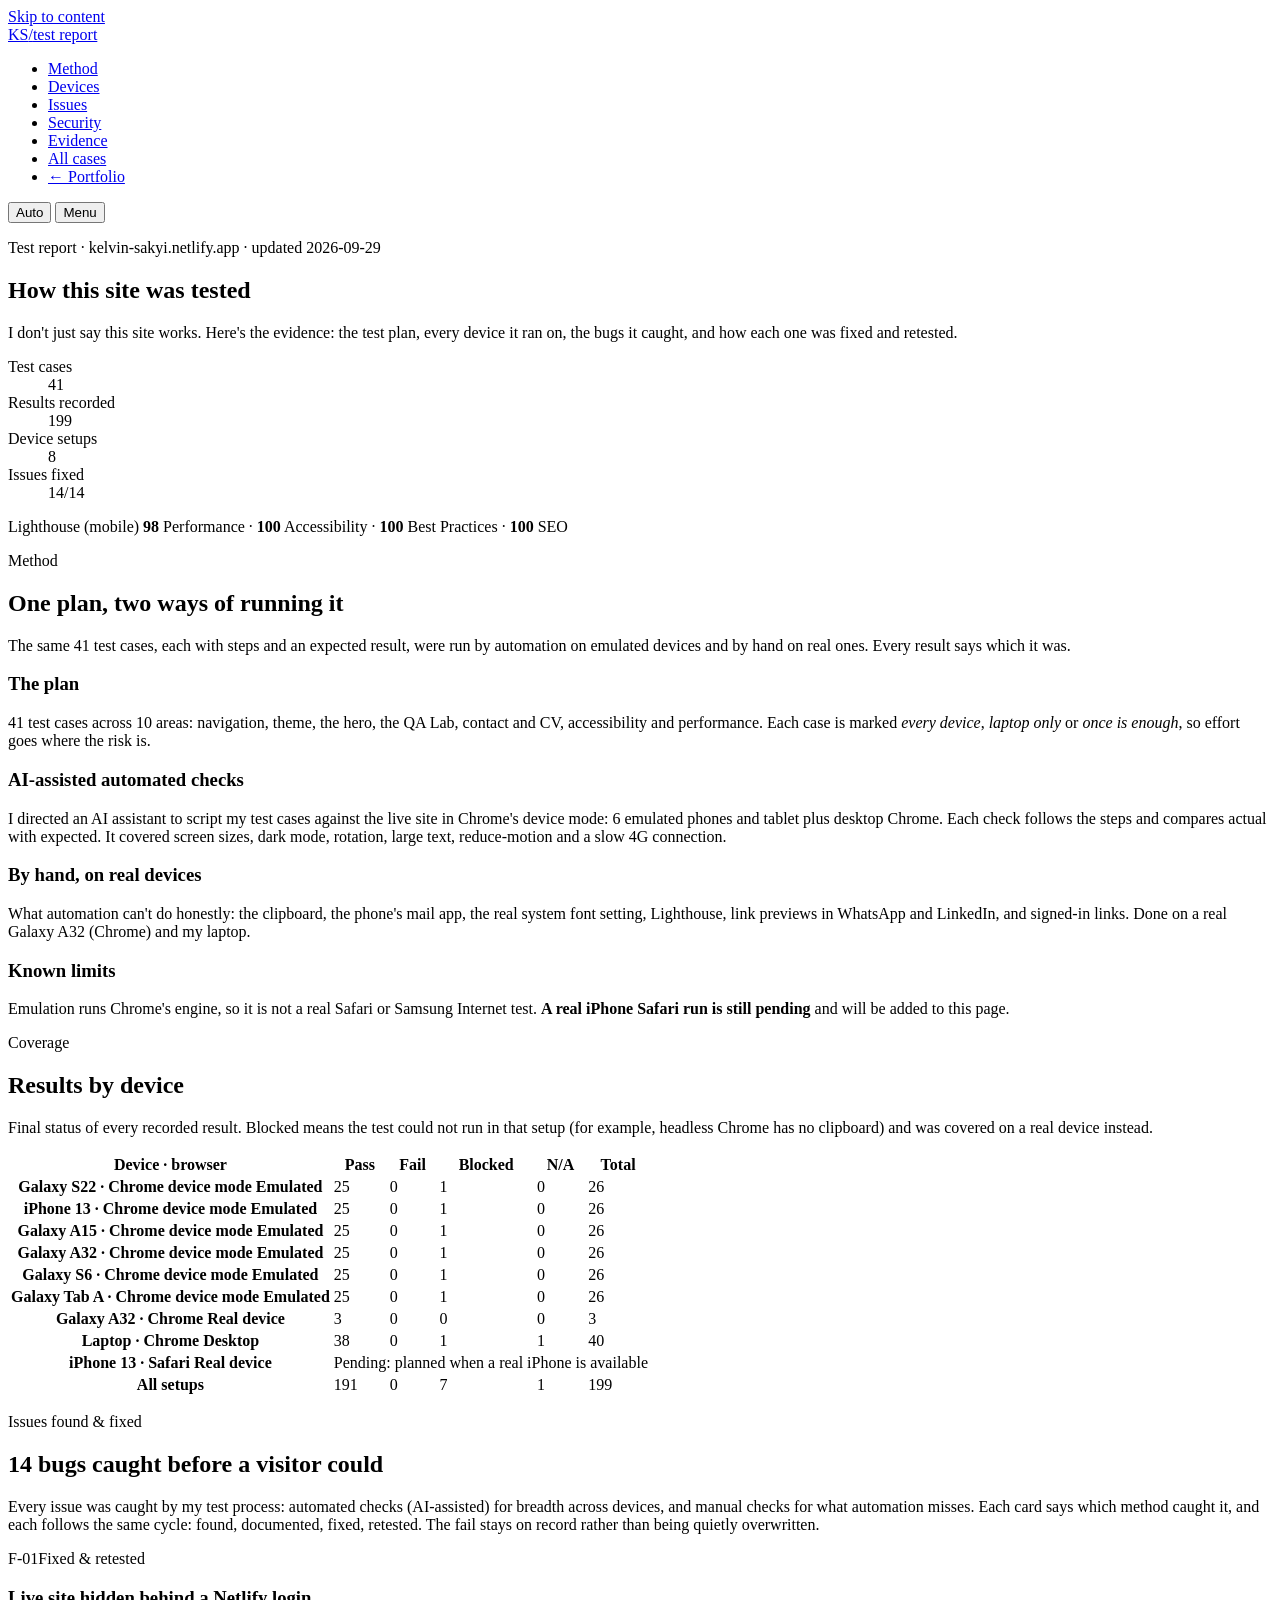
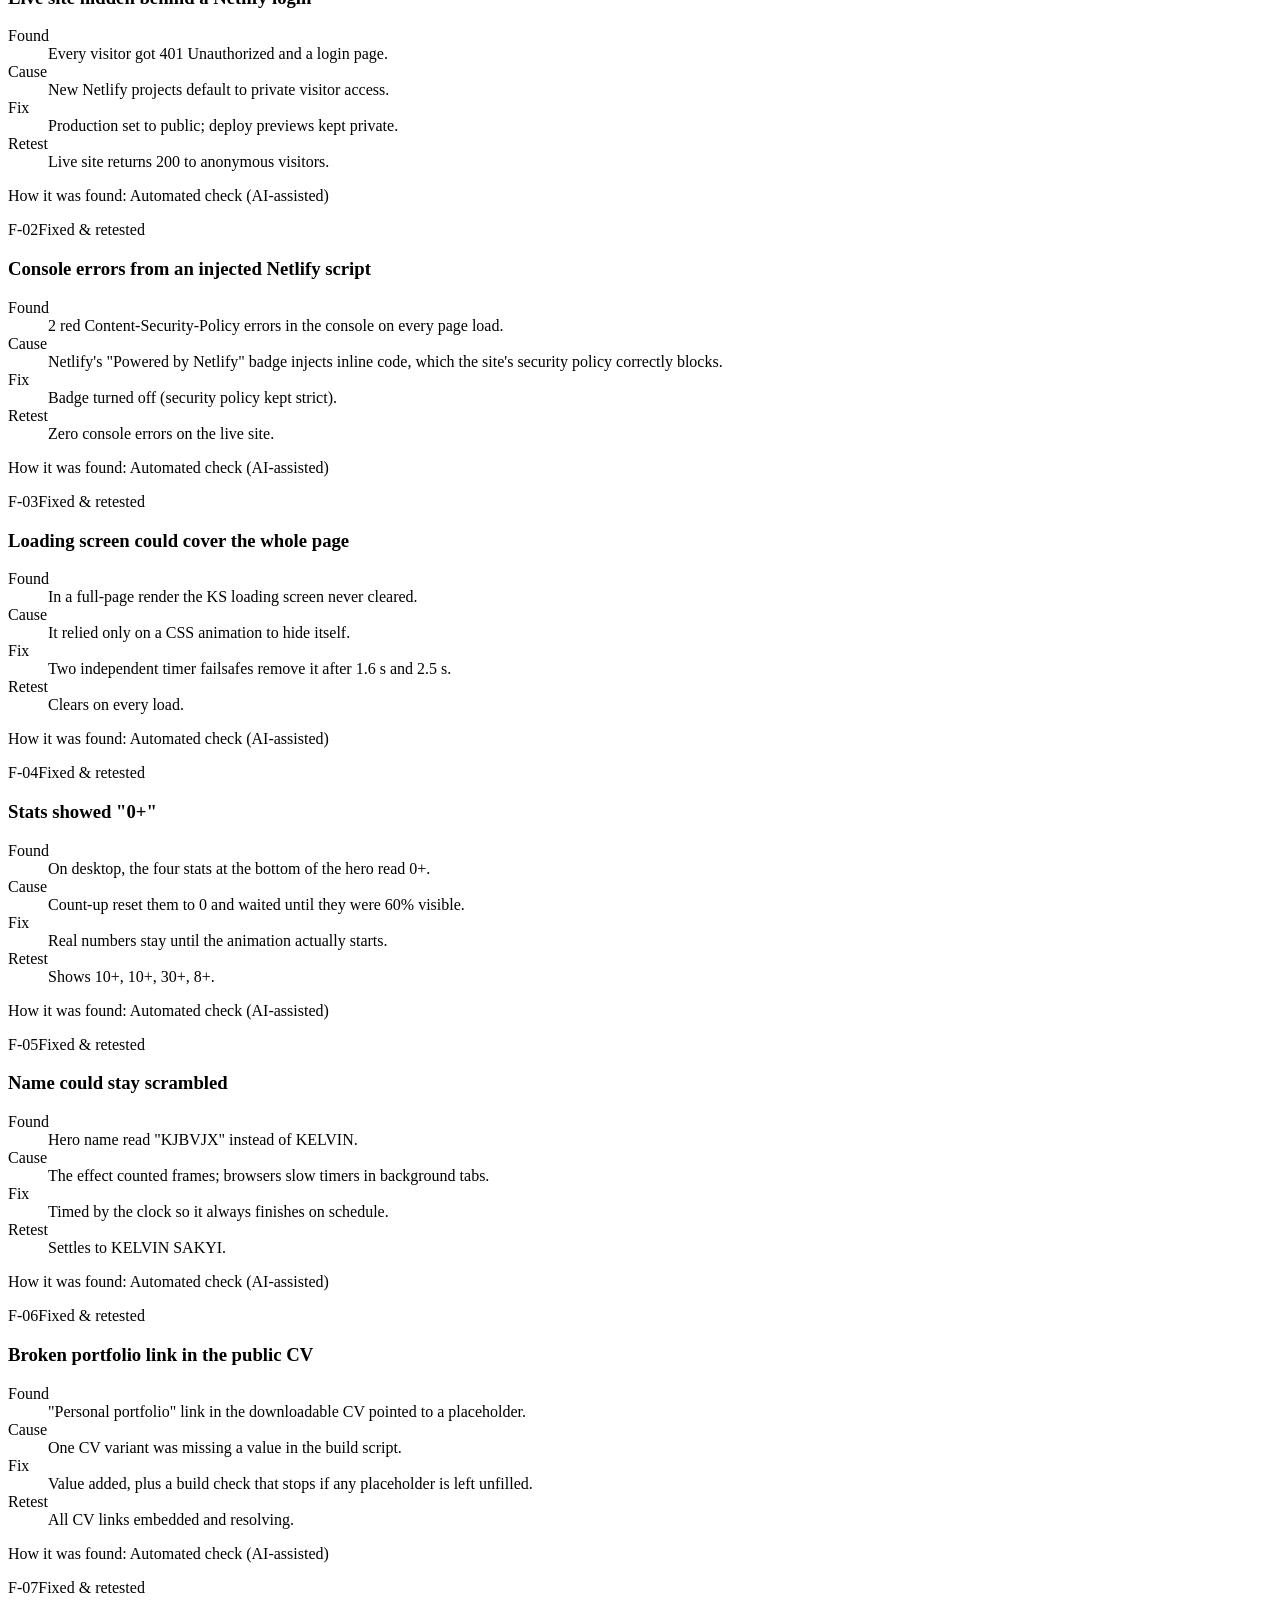
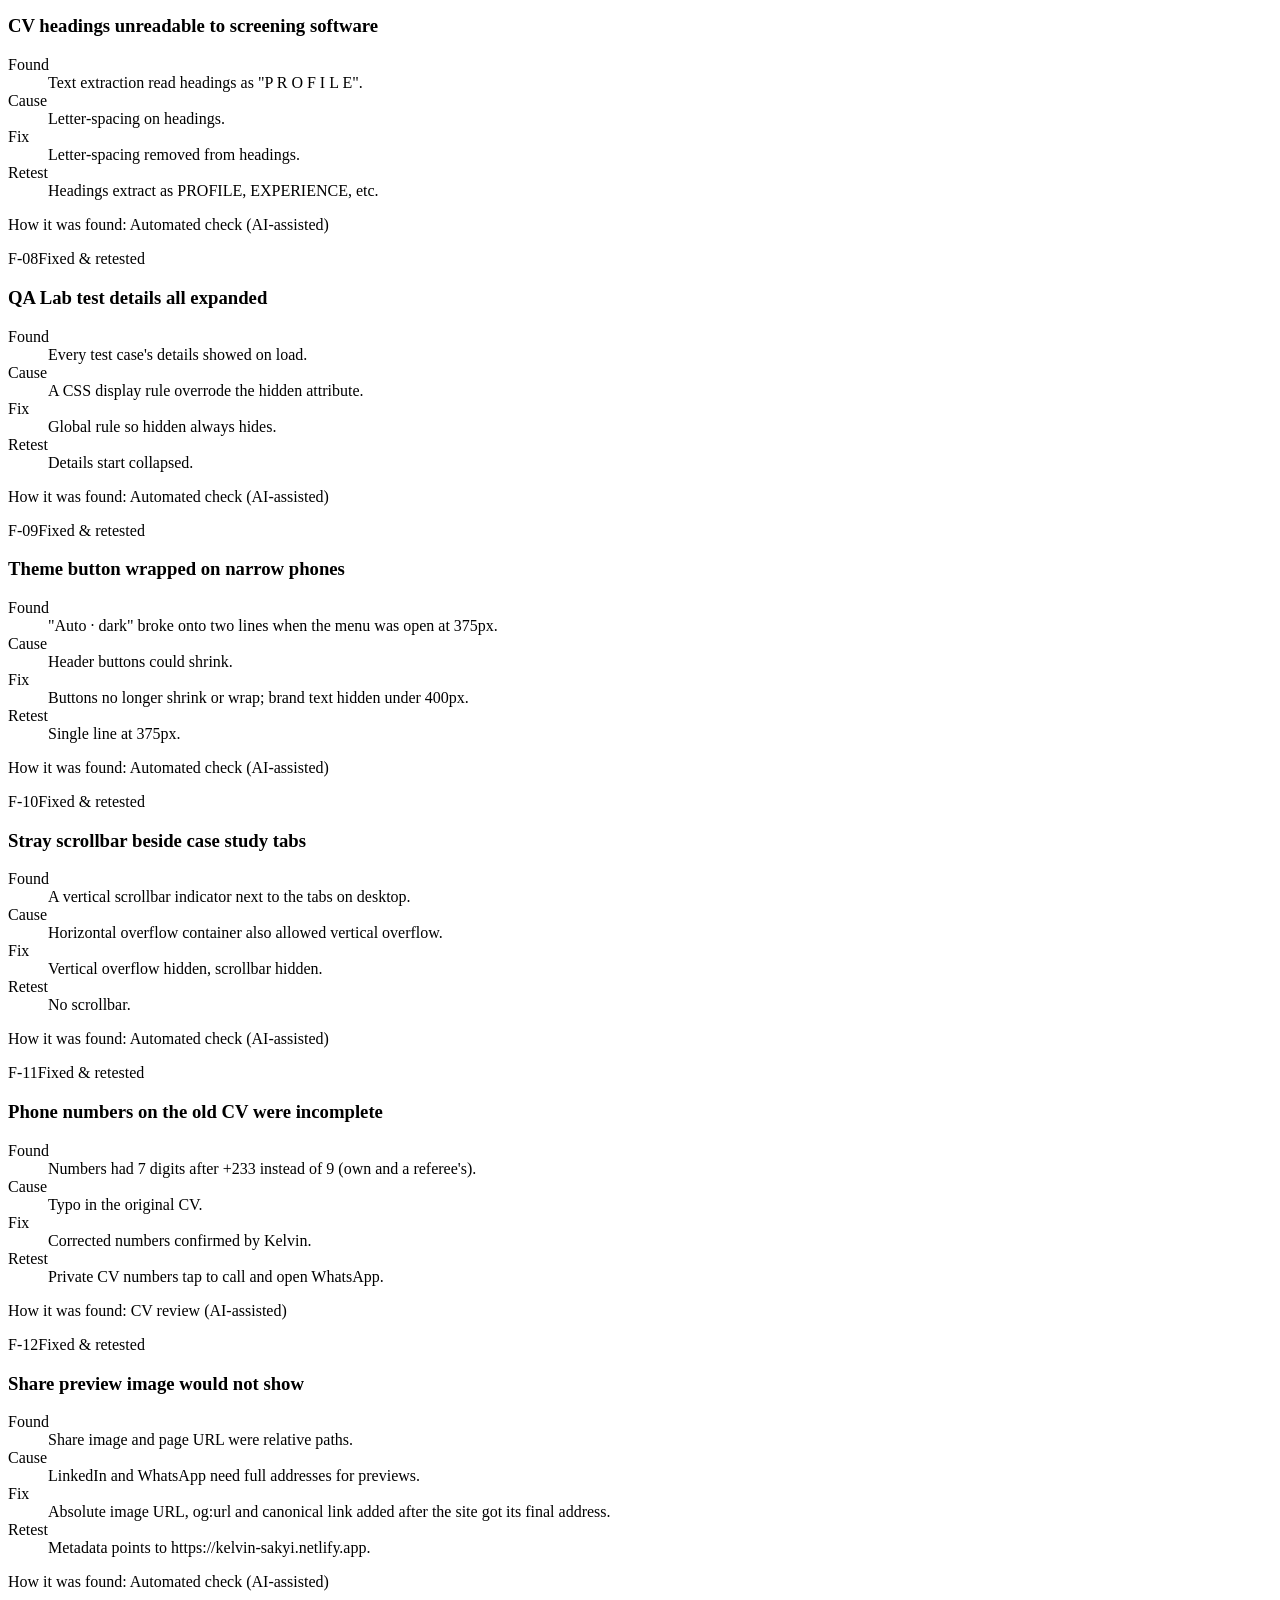
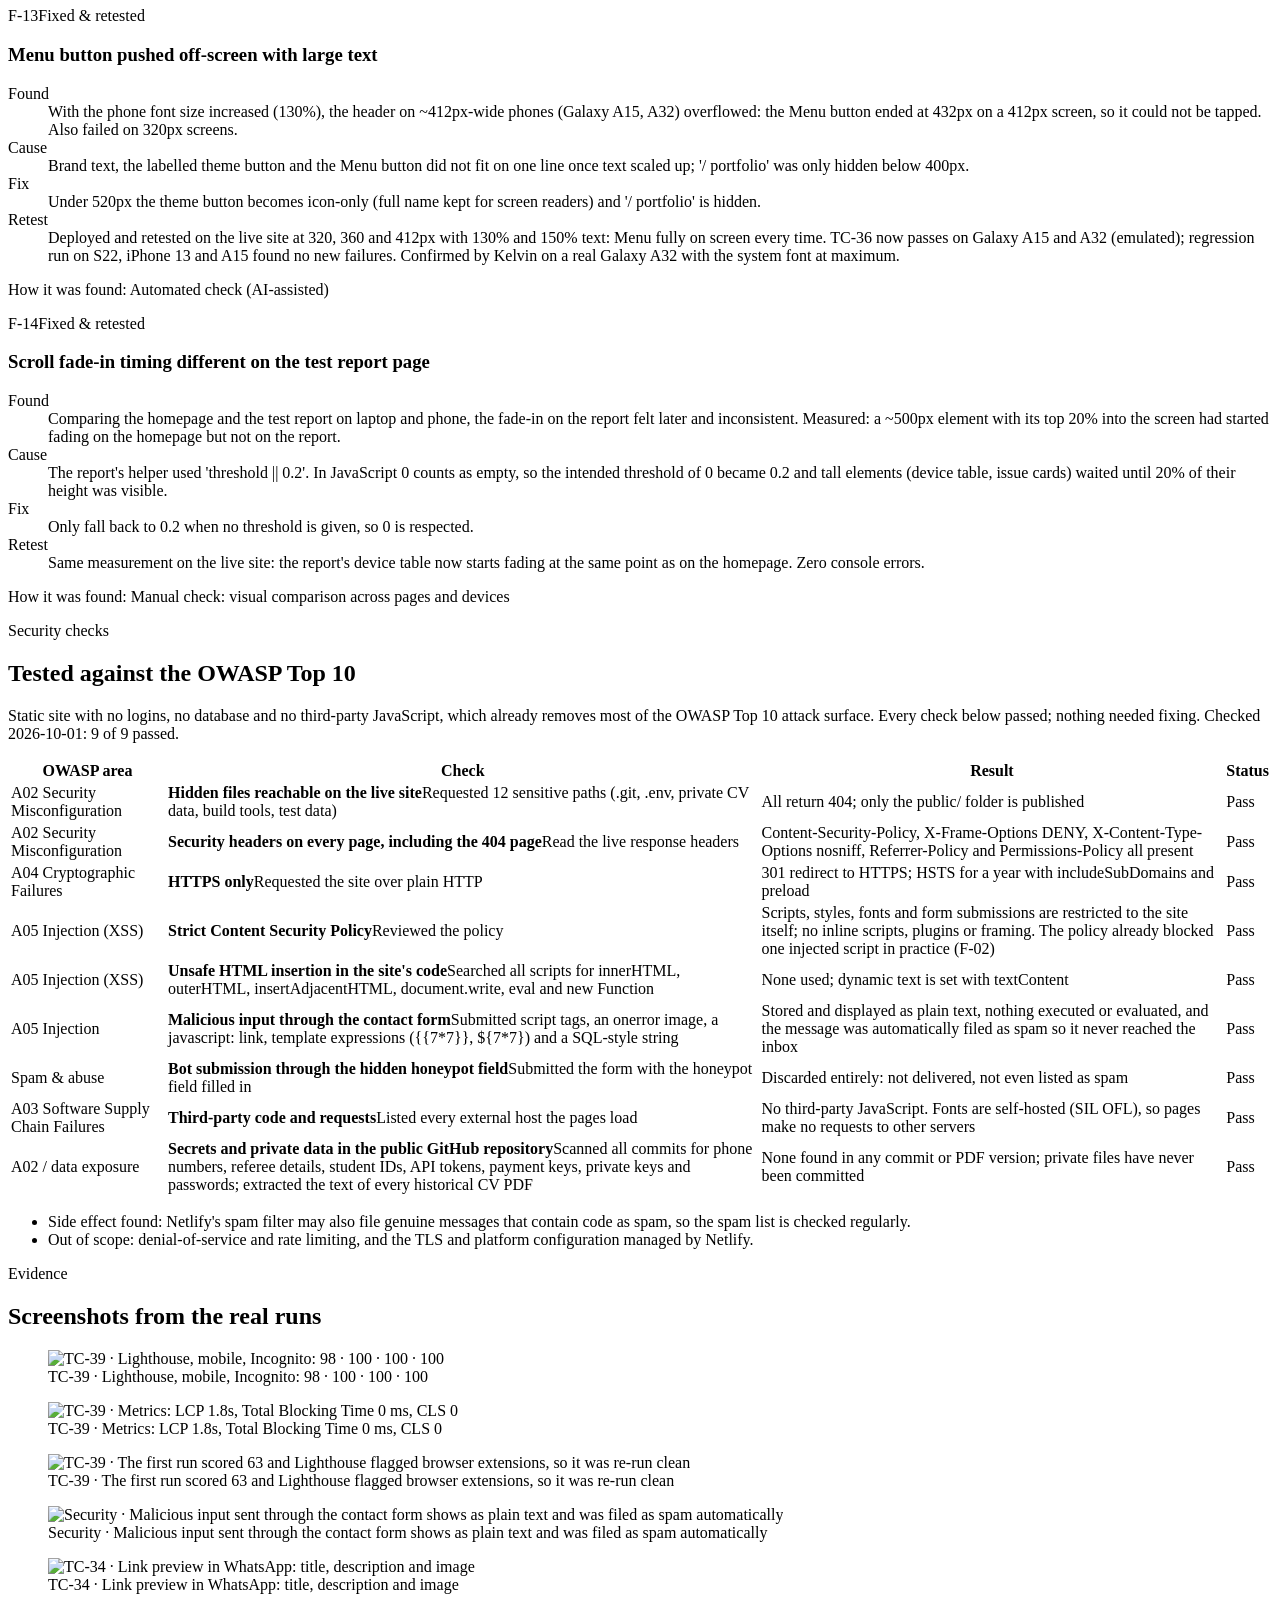
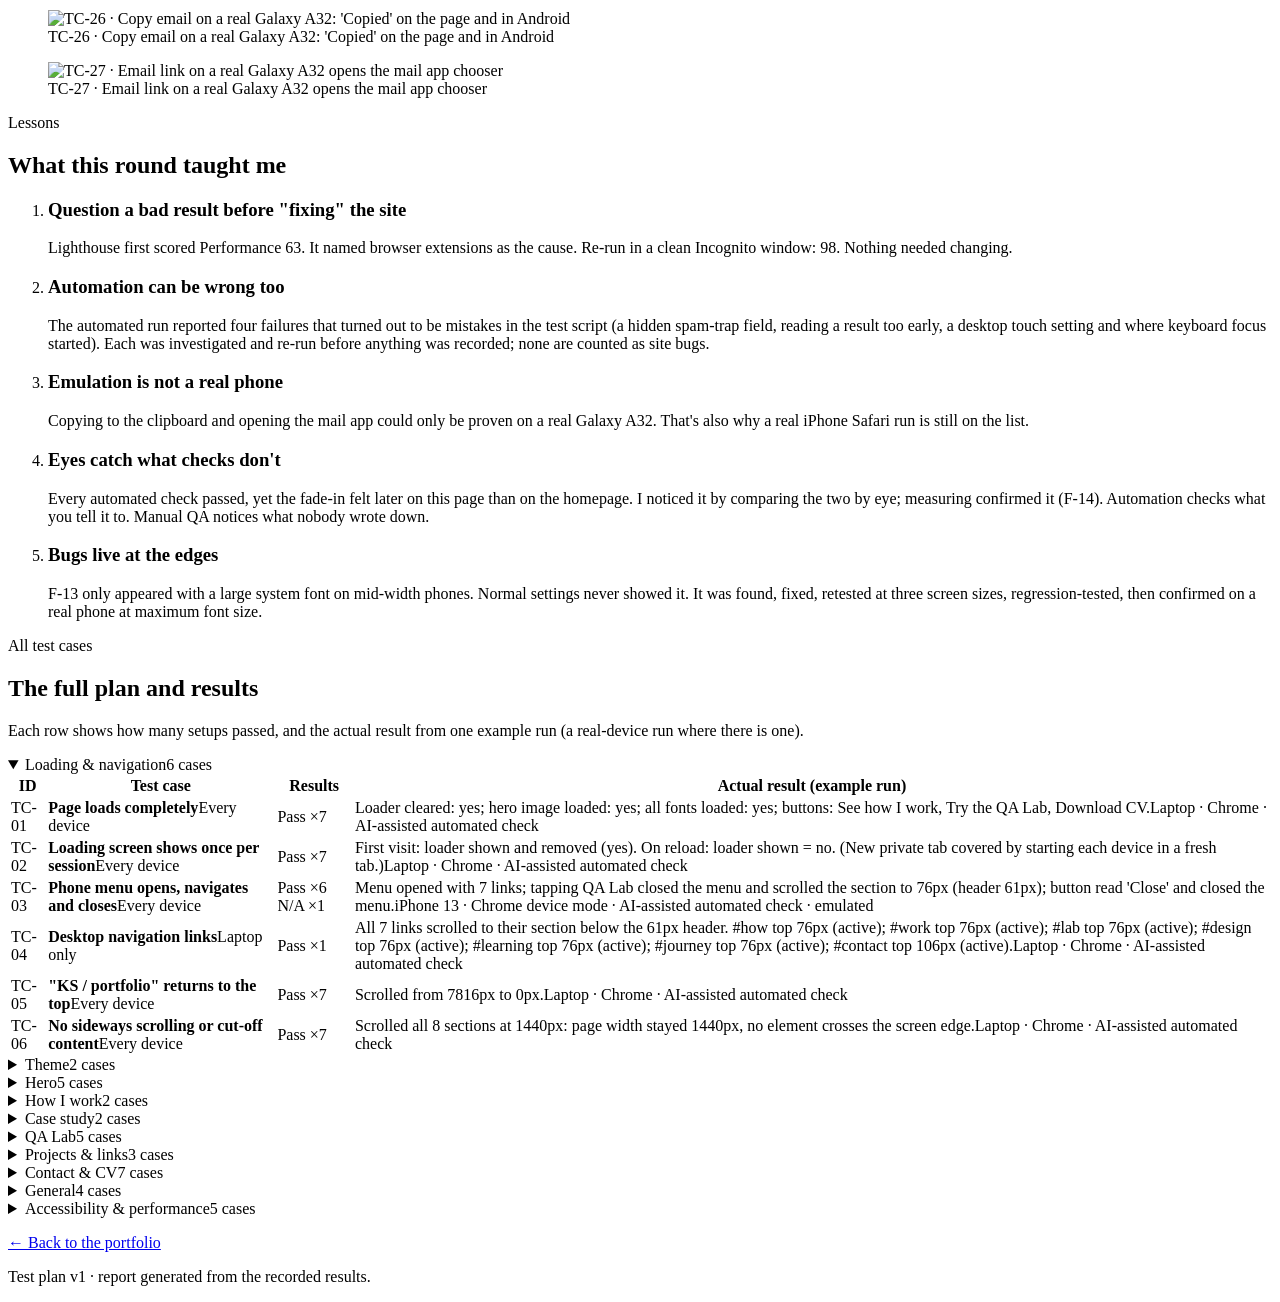
==== commit dd049030: "Report: add OWASP-mapped security checks section Nine checks (exposed files, headers, HTTPS/HSTS, CS" ====
--- a/public/how-this-site-was-tested/index.html
+++ b/public/how-this-site-was-tested/index.html
@@ -14,9 +14,9 @@
   <meta property="og:image" content="https://kelvin-sakyi.netlify.app/assets/og-image.jpg">
   <meta name="twitter:card" content="summary_large_image">
   <link rel="icon" href="/assets/favicon.svg" type="image/svg+xml">
-  <link rel="preconnect" href="https://fonts.googleapis.com">
-  <link rel="preconnect" href="https://fonts.gstatic.com" crossorigin>
-  <link rel="stylesheet" href="https://fonts.googleapis.com/css2?family=Archivo:wdth,wght@62..125,400..800&family=Instrument+Sans:wght@400;500;600&family=JetBrains+Mono:wght@400;500;700&display=swap">
+  <link rel="preload" href="/fonts/archivo-latin-258a93fe.woff2" as="font" type="font/woff2" crossorigin>
+  <link rel="preload" href="/fonts/instrument-sans-latin-adbdfd9a.woff2" as="font" type="font/woff2" crossorigin>
+  <link rel="stylesheet" href="/css/fonts.css">
   <link rel="stylesheet" href="/css/styles.css">
   <script src="/js/theme-init.js"></script>
   <script src="/js/report.js" defer></script>
@@ -33,6 +33,7 @@
           <li><a href="#method">Method</a></li>
           <li><a href="#devices">Devices</a></li>
           <li><a href="#issues">Issues</a></li>
+          <li><a href="#security">Security</a></li>
           <li><a href="#evidence">Evidence</a></li>
           <li><a href="#cases">All cases</a></li>
           <li><a href="/">← Portfolio</a></li>
@@ -214,6 +215,66 @@
       </div>
     </section>
 
+<section class="section" id="security" aria-labelledby="security-title">
+      <div class="container">
+        <header class="section-head">
+          <p class="eyebrow">Security checks</p>
+          <h2 id="security-title">Tested against the OWASP Top 10</h2>
+          <p class="section-intro">Static site with no logins, no database and no third-party JavaScript, which already removes most of the OWASP Top 10 attack surface. Every check below passed; nothing needed fixing. Checked 2026-10-01: 9 of 9 passed.</p>
+        </header>
+        <div class="table-wrap"><table class="cases security">
+          <thead><tr><th scope="col">OWASP area</th><th scope="col">Check</th><th scope="col">Result</th><th scope="col">Status</th></tr></thead>
+          <tbody><tr>
+            <td class="mono">A02 Security Misconfiguration</td>
+            <td><strong>Hidden files reachable on the live site</strong><span class="scope">Requested 12 sensitive paths (.git, .env, private CV data, build tools, test data)</span></td>
+            <td class="note">All return 404; only the public/ folder is published</td>
+            <td><span class="chip chip--pass">Pass</span></td>
+          </tr><tr>
+            <td class="mono">A02 Security Misconfiguration</td>
+            <td><strong>Security headers on every page, including the 404 page</strong><span class="scope">Read the live response headers</span></td>
+            <td class="note">Content-Security-Policy, X-Frame-Options DENY, X-Content-Type-Options nosniff, Referrer-Policy and Permissions-Policy all present</td>
+            <td><span class="chip chip--pass">Pass</span></td>
+          </tr><tr>
+            <td class="mono">A04 Cryptographic Failures</td>
+            <td><strong>HTTPS only</strong><span class="scope">Requested the site over plain HTTP</span></td>
+            <td class="note">301 redirect to HTTPS; HSTS for a year with includeSubDomains and preload</td>
+            <td><span class="chip chip--pass">Pass</span></td>
+          </tr><tr>
+            <td class="mono">A05 Injection (XSS)</td>
+            <td><strong>Strict Content Security Policy</strong><span class="scope">Reviewed the policy</span></td>
+            <td class="note">Scripts, styles, fonts and form submissions are restricted to the site itself; no inline scripts, plugins or framing. The policy already blocked one injected script in practice (F-02)</td>
+            <td><span class="chip chip--pass">Pass</span></td>
+          </tr><tr>
+            <td class="mono">A05 Injection (XSS)</td>
+            <td><strong>Unsafe HTML insertion in the site&#x27;s code</strong><span class="scope">Searched all scripts for innerHTML, outerHTML, insertAdjacentHTML, document.write, eval and new Function</span></td>
+            <td class="note">None used; dynamic text is set with textContent</td>
+            <td><span class="chip chip--pass">Pass</span></td>
+          </tr><tr>
+            <td class="mono">A05 Injection</td>
+            <td><strong>Malicious input through the contact form</strong><span class="scope">Submitted script tags, an onerror image, a javascript: link, template expressions ({{7*7}}, ${7*7}) and a SQL-style string</span></td>
+            <td class="note">Stored and displayed as plain text, nothing executed or evaluated, and the message was automatically filed as spam so it never reached the inbox</td>
+            <td><span class="chip chip--pass">Pass</span></td>
+          </tr><tr>
+            <td class="mono">Spam &amp; abuse</td>
+            <td><strong>Bot submission through the hidden honeypot field</strong><span class="scope">Submitted the form with the honeypot field filled in</span></td>
+            <td class="note">Discarded entirely: not delivered, not even listed as spam</td>
+            <td><span class="chip chip--pass">Pass</span></td>
+          </tr><tr>
+            <td class="mono">A03 Software Supply Chain Failures</td>
+            <td><strong>Third-party code and requests</strong><span class="scope">Listed every external host the pages load</span></td>
+            <td class="note">No third-party JavaScript. Fonts are self-hosted (SIL OFL), so pages make no requests to other servers</td>
+            <td><span class="chip chip--pass">Pass</span></td>
+          </tr><tr>
+            <td class="mono">A02 / data exposure</td>
+            <td><strong>Secrets and private data in the public GitHub repository</strong><span class="scope">Scanned all commits for phone numbers, referee details, student IDs, API tokens, payment keys, private keys and passwords; extracted the text of every historical CV PDF</span></td>
+            <td class="note">None found in any commit or PDF version; private files have never been committed</td>
+            <td><span class="chip chip--pass">Pass</span></td>
+          </tr></tbody>
+        </table></div>
+        <ul class="sec-notes"><li>Side effect found: Netlify&#x27;s spam filter may also file genuine messages that contain code as spam, so the spam list is checked regularly.</li><li>Out of scope: denial-of-service and rate limiting, and the TLS and platform configuration managed by Netlify.</li></ul>
+      </div>
+    </section>
+
     <section class="section" id="evidence" aria-labelledby="evidence-title">
       <div class="container">
         <header class="section-head">
@@ -234,6 +295,10 @@
         <figcaption>TC-39 · The first run scored 63 and Lighthouse flagged browser extensions, so it was re-run clean</figcaption>
       </figure>
 <figure class="evidence">
+        <img src="/assets/evidence/sec-form-injection-plain-text.webp" alt="Security · Malicious input sent through the contact form shows as plain text and was filed as spam automatically" width="993" height="368" loading="lazy" decoding="async">
+        <figcaption>Security · Malicious input sent through the contact form shows as plain text and was filed as spam automatically</figcaption>
+      </figure>
+<figure class="evidence">
         <img src="/assets/evidence/tc-34-whatsapp-preview.webp" alt="TC-34 · Link preview in WhatsApp: title, description and image" width="876" height="260" loading="lazy" decoding="async">
         <figcaption>TC-34 · Link preview in WhatsApp: title, description and image</figcaption>
       </figure>
